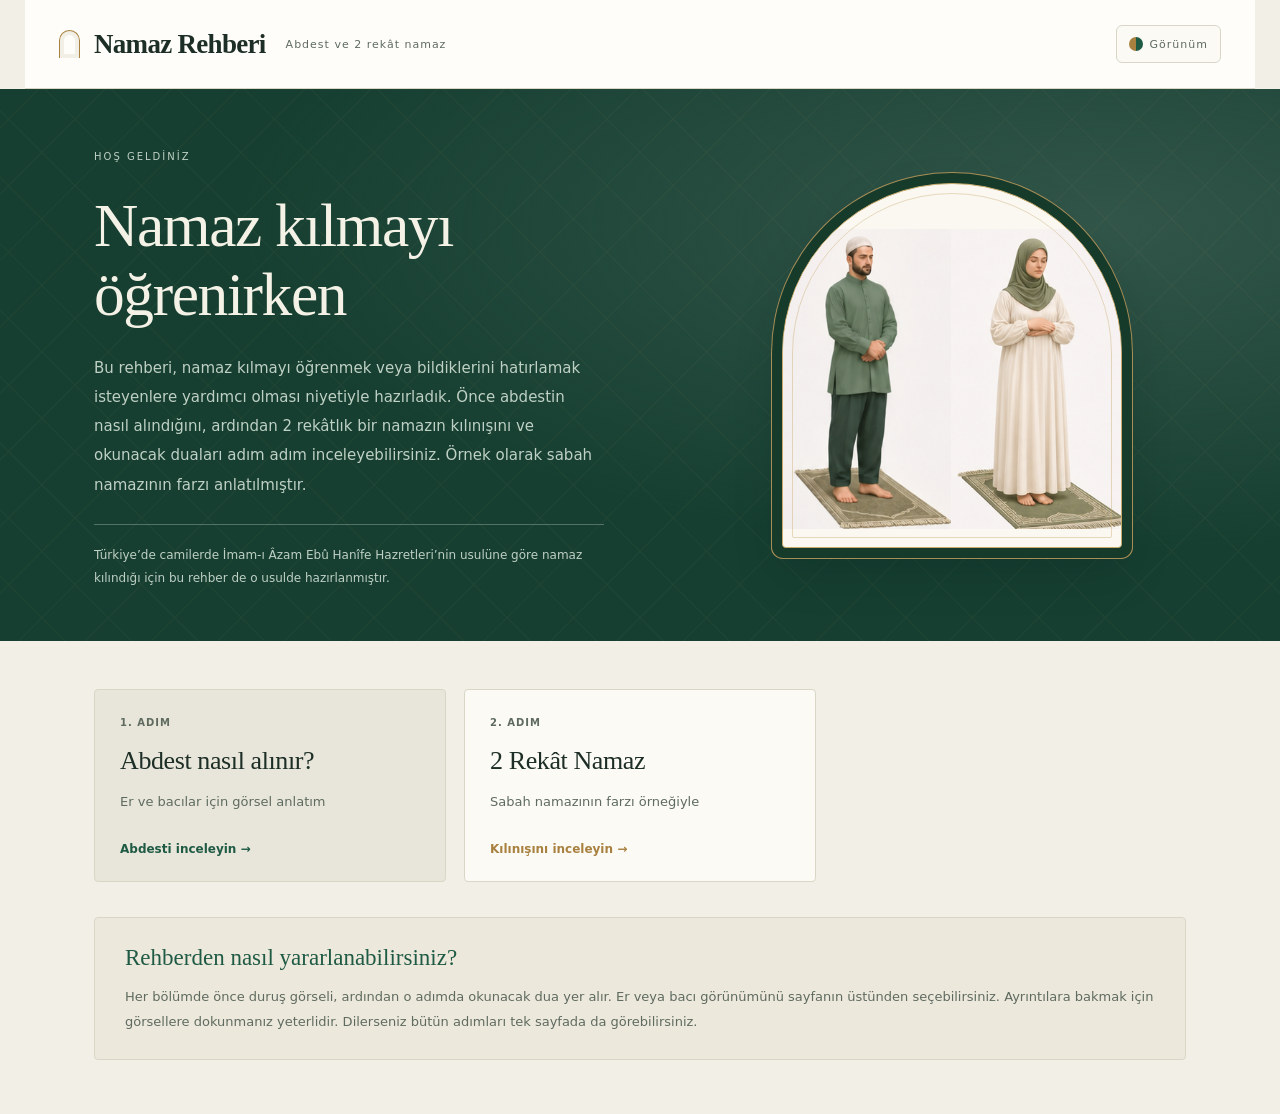
==== index.html @ 4bd93796 "Add files via upload" ====
<!doctype html><html lang="tr"><meta charset="utf-8"><meta name="viewport" content="width=device-width,initial-scale=1"><title>Namaz Rehberi · Abdest ve 2 Rekât Namaz</title><meta name="description" content="Namaz kılmayı öğrenmek isteyenler için duruş görselleri, dualar, okunuşları ve anlamlarıyla abdest ve 2 rekât namaz rehberi."><style>
*{box-sizing:border-box}body{margin:0;background:#f7f5ec;color:#243d33;font:16px/1.7 system-ui}header,main,footer{max-width:1000px;margin:auto;padding:28px}header{display:flex;justify-content:space-between;align-items:center;border-bottom:1px solid #dedfce}header b{font:600 23px Georgia}header span{font-size:12px;color:#647467}h1{font:normal clamp(40px,6vw,70px)/1.12 Georgia;letter-spacing:-2px;margin:20px 0}p{color:#667466;max-width:600px}.intro{padding:28px 0 36px}.eyebrow{letter-spacing:3px;color:#9b7b42;font-size:12px;font-weight:700}.cards{display:grid;grid-template-columns:repeat(3,1fr);gap:16px}.card{display:flex;flex-direction:column;min-height:190px;padding:24px;background:#fffdf6;border:1px solid #dce0d0;border-radius:16px;text-decoration:none;color:inherit;transition:transform .2s,box-shadow .2s}.card:hover{transform:translateY(-4px);box-shadow:0 10px 30px #284b3710}.card:first-child{background:#245b48;color:#fff9e8}.card small{opacity:.65}.card h2{font:normal 31px Georgia;margin:12px 0 8px}.card span{font-size:14px;opacity:.8}.card strong{align-self:flex-end;margin-top:auto;padding-top:16px}.note{margin-top:32px;padding:22px;border-left:3px solid #b39759;background:#ecefdf;font-size:14px}.note b{display:block;margin-bottom:6px}footer{font-size:12px;color:#70806f}@media(max-width:650px){.cards{grid-template-columns:1fr 1fr}header,main,footer{padding:20px}.card{padding:20px;min-height:170px}.card h2{font-size:27px}header span{display:none}}@media(max-width:360px){.cards{grid-template-columns:1fr}}
</style><link rel="stylesheet" href="assets/tema.css">
<link rel="stylesheet" href="assets/arayuz.css">
<link rel="stylesheet" href="assets/mobil.css">
<script>try{var d=document.documentElement;d.dataset.tema=localStorage.getItem("namaz_tema")||"zumrut";d.dataset.arapca=localStorage.getItem("namaz_arapca")||"goster";d.style.setProperty("--yazi",["0.9","1","1.12","1.25","1.4"][+(localStorage.getItem("namaz_yazi")||1)]||"1")}catch(e){document.documentElement.dataset.tema="zumrut"}</script><body class="home"><header><b>Namaz Rehberi</b><span>Abdest ve 2 rekât namaz</span></header><main><section class="intro"><div class="hero-copy"><span class="eyebrow">HOŞ GELDİNİZ</span><h1>Namaz kılmayı öğrenirken</h1><p>Bu rehberi, namaz kılmayı öğrenmek veya bildiklerini hatırlamak isteyenlere yardımcı olması niyetiyle hazırladık. Önce abdestin nasıl alındığını, ardından 2 rekâtlık bir namazın kılınışını ve okunacak duaları adım adım inceleyebilirsiniz. Örnek olarak sabah namazının farzı anlatılmıştır.</p><p class="method-note">Türkiye’de camilerde İmam-ı Âzam Ebû Hanîfe Hazretleri’nin usulüne göre namaz kılındığı için bu rehber de o usulde hazırlanmıştır.</p></div><div class="home-hero-art" aria-hidden="true"><div class="home-arch"><div class="hero-person hero-er"></div><div class="hero-person hero-baci"></div></div></div></section><section class="cards" aria-label="Abdest ve namaz"><a class="card abdest-home-card" href="abdest.html"><small>1. ADIM</small><h2>Abdest nasıl alınır?</h2><span>Er ve bacılar için görsel anlatım</span><strong>Abdesti inceleyin →</strong></a><a class="card" href="namaz.html"><small>2. ADIM</small><h2>2 Rekât Namaz</h2><span>Sabah namazının farzı örneğiyle</span><strong>Kılınışını inceleyin →</strong></a></section><aside class="note"><b>Rehberden nasıl yararlanabilirsiniz?</b>Her bölümde önce duruş görseli, ardından o adımda okunacak dua yer alır. Er veya bacı görünümünü sayfanın üstünden seçebilirsiniz. Ayrıntılara bakmak için görsellere dokunmanız yeterlidir. Dilerseniz bütün adımları tek sayfada da görebilirsiniz.</aside></main><script src="assets/arayuz.js"></script>
<script src="assets/mobil.js"></script>
</body></html>
---- assets/tema.css ----
/* V8 — sade, yayın odaklı görünüm */
:root,:root[data-theme="light"],:root[data-theme="dark"]{
 --ink:#292e2a;--page:#f8f7f3;--panel:#f0f0e9;--panel-line:#dedfd7;
 --emerald:#394f40;--emerald-deep:#2c4032;--gold:#8b7650;--muted:#747a70;
 --recite-bg:#fffefa;--recite-line:#e1e2da;--focus:#5a6c54;color-scheme:light;
}
[hidden]{display:none!important}body:not(.guide-mode):not(.home) .guide-nav{display:none}
html{background:var(--page);scroll-padding-top:90px}body{margin:0;background:var(--page);color:var(--ink);font:16px/1.75 system-ui,-apple-system,'Segoe UI',sans-serif;-webkit-font-smoothing:antialiased}a{color:var(--emerald-deep)}button,select{-webkit-tap-highlight-color:transparent}button:focus-visible,select:focus-visible,a:focus-visible{outline:2px solid #8b957b;outline-offset:5px}.wrap,.topbar-inner{max-width:1100px}.wrap{padding-bottom:70px}.topbar{background:#f8f7f3f5;border-bottom:1px solid #dedfd7;backdrop-filter:blur(12px);padding:15px 24px}.topbar-inner{gap:20px}.topbar-title{font:500 22px Georgia,'Times New Roman',serif;color:#303d32;letter-spacing:0}.gender-toggle{background:transparent;border:1px solid #d9ddd3;border-radius:5px;padding:3px;gap:2px}.gender-toggle button{border-radius:3px;min-height:35px;padding:6px 15px;font-size:13px;font-weight:500;color:#6d7469}.gender-toggle button[aria-pressed=true]{background:#394f40;color:#fff}.vakit-nav{gap:24px;padding:22px 0 0;border-bottom:1px solid #dedfd7}.vakit-nav a{border:0;border-radius:0;padding:9px 0 13px;background:transparent;color:#7b8075;font-size:14px;font-weight:500;min-height:44px}.vakit-nav a.active{background:transparent;color:#304835;border-bottom:2px solid #435f46}.hero{padding:32px 0 22px!important}.hero .eyebrow{font-size:10px;letter-spacing:1.5px;color:#806e49}.hero h1{font:400 clamp(32px,4vw,45px)/1.16 Georgia,'Times New Roman',serif;letter-spacing:-1px;margin:14px 0 16px;color:#2d352d}.hero .lede{font-size:15px!important;line-height:1.9;color:#6a7368;max-width:830px}.source-details{font-size:12px;color:#70796a;margin-top:16px}.source-details summary{cursor:pointer;display:list-item}.source-note{background:#f1f1e9;border-color:#dedfd7;font-size:12px!important;line-height:1.8}.scope-note{max-width:830px;padding:0;font:400 13px/1.8 system-ui;color:#6d7665;background:transparent;margin:12px 0 0}.guide-tools{display:flex;align-items:center;justify-content:space-between;gap:20px;padding:18px 0;background:transparent;border:0;border-radius:0;border-top:1px solid #dddfd4;border-bottom:1px solid #dddfd4;margin:0 0 22px;box-shadow:none}.guide-tools label{display:flex;align-items:center;gap:15px;min-width:0;flex:1;color:#898e81;font-size:12px}.guide-tools select{min-width:0;max-width:740px;flex:1;padding:11px 30px 11px 12px;background:#fffefa;color:#4b5648;border:1px solid #dde0d5;border-radius:4px;font:400 13px system-ui}.guide-toggle{background:transparent;color:#435740;border:0;border-bottom:1px solid #b1bca5;border-radius:0;font:500 12px system-ui;padding:8px 0;cursor:pointer;white-space:nowrap}.guide-toggle:hover{color:#263e27;border-color:#435740}.guide-context{background:#eeefe7;border:0;border-left:2px solid #9b9d7e;border-radius:0;padding:16px 22px;margin:0 0 28px;scroll-margin-top:92px;color:#606c59}.guide-context strong{font:500 17px Georgia,serif;color:#40503a;margin:0 0 7px}.guide-context .niyet-box{background:transparent;border:0;padding:0;margin:0;font-size:14px;line-height:1.8}.guide-context .niyet-label{font-size:9px;letter-spacing:1px;color:#8e805e;margin-bottom:3px}.guide-context .rekat-caption{font-size:11px;color:#6b795e;margin-top:9px;letter-spacing:.3px}.step{grid-template-columns:minmax(0,1fr);gap:0}.step-num{display:none}.step .step-body h3{font:400 clamp(24px,3vw,31px)/1.3 Georgia,'Times New Roman',serif;letter-spacing:-.3px;margin:24px 0;color:#2e382c}.pose-block{background:#fffefa;border:1px solid #e1e3d8;border-radius:3px;box-shadow:none;margin:0 0 24px;padding:0}.pose-label{font:600 10px/1.5 system-ui;letter-spacing:1.4px;color:#806e49;padding:22px 24px 0}.pose-tabs{padding:16px 24px 0;gap:12px}.pose-tabs button{background:transparent;color:#7c8474;border:0;border-bottom:1px solid #d3d8c9;border-radius:0;padding:7px 0;font:500 12px system-ui;min-height:36px}.pose-tabs button[aria-pressed=true]{background:transparent;border-bottom:2px solid #486146;color:#3b5639}.pose-layout{grid-template-columns:1fr 1fr;padding:20px 24px 26px;gap:40px}.pose-main figcaption{font:500 13px/1.6 system-ui;color:#606c57;padding-top:15px}.art-frame{background:#faf8f1;border-radius:2px}.art-button{border:0!important}.pose-main .art-frame{border-radius:2px}.pose-details{gap:0;justify-content:center}.detail-card{background:transparent;border:0;border-bottom:1px solid #e5e6dd;border-radius:0;grid-template-columns:125px minmax(0,1fr);gap:20px;padding:17px 0}.detail-card:first-child{padding-top:0}.detail-card .art-frame{border-radius:2px}.detail-card h4{font:600 14px/1.5 system-ui;color:#47593e;margin:0 0 7px}.detail-card p{font-size:14px;line-height:1.85;color:#747d6b}.pose-tip{background:transparent;border:0;border-radius:0;font-size:12px;line-height:1.8;color:#727861;padding:17px 0 0}.step-body p.posture{font-size:16px;line-height:1.9;color:#5e6a56;margin:16px 0}.step-body p.posture.note{color:#868b77}.audit-note{font-size:13px!important;padding:12px 16px;border-left:2px solid #c6b98c;background:#f2efe3;border-radius:0}.read-label{color:#806e49;font-size:10px;letter-spacing:1.3px;font-weight:600;margin:32px 0 15px}.recite{background:#fffefa;border:1px solid #e2e3d9;border-radius:3px;box-shadow:none;padding:28px 30px;margin:0 0 18px;display:flex;flex-direction:column}.recite .recite-title{order:0;color:#596d4d;font:600 11px system-ui;letter-spacing:.6px;margin:0 0 20px}.recite .okunus{order:1;font:500 23px/1.85 system-ui!important;color:#34492f;margin:0 0 22px;overflow-wrap:anywhere}.recite .okunus::before{content:'Okunuşu';display:block;font:500 11px/1.5 system-ui;letter-spacing:.5px;color:#727b65;margin-bottom:10px}.recite .meal{order:2;background:transparent;color:#6b755f;border:0;border-top:1px solid #e7e8dd;border-radius:0;padding:18px 0 0;font:400 20px/1.85 system-ui!important;margin:0 0 18px}.recite .meal .meal-label{display:block;color:#717b62;font:500 11px/1.7 system-ui;margin:0 0 9px}.recite .arabic{order:3;font-family:'Amiri','Traditional Arabic',serif;font-size:14px!important;line-height:1.9!important;color:#727b65;padding:12px 0 0;border-top:1px solid #eceee3;margin:0;text-align:right}.tesbih-count{font:500 11px system-ui;border:1px solid #d4ddc8;background:transparent;color:#6d805d;padding:4px 8px;border-radius:3px}.guide-nav{display:flex;justify-content:space-between;align-items:center;gap:16px;background:#f8f7f3f5;backdrop-filter:blur(10px);padding:18px 0;border-top:1px solid #daddd1;margin-top:30px}.guide-nav button{min-height:44px;padding:12px 20px;border-radius:4px;font:500 13px system-ui;cursor:pointer}.guide-nav [data-nav=prev]{background:transparent;color:#687b5a;border:1px solid #cdd6c4}.guide-nav [data-nav=next]{background:#3d5438;color:#fff;border:1px solid #3d5438}.guide-nav button:disabled{opacity:.35;cursor:default}.guide-nav button:hover:not(:disabled){filter:brightness(.95)}.guide-counter{color:#727c64;font-size:11px}.g-erkek,.g-kadin{background:transparent!important;padding:0}.art-dialog{background:#fffefa;border:1px solid #dfe3d5;border-radius:4px;color:#45573a}.art-dialog-head strong{font:400 23px Georgia,serif}.art-dialog-head button{background:transparent;color:#70845e;border:1px solid #d3ddc6;border-radius:3px;font-size:12px}.art-help{font-size:11px;color:#939f82}
/* Ana sayfa: tek bir düzlemde beş vakit. */
body.home header{max-width:1160px;padding:28px 36px;border-bottom:1px solid #dcded3;gap:20px}body.home header b{font:400 27px/1.2 Georgia,'Times New Roman',serif;letter-spacing:-.7px;color:#33412f;display:flex;align-items:center;gap:14px}body.home header b::before{content:'';display:inline-block;width:19px;height:27px;border:1.5px solid #a5956e;border-bottom:0;border-radius:13px 13px 0 0;box-shadow:inset 0 0 0 4px #f8f7f3;flex-shrink:0}body.home header span{font:400 11px system-ui;letter-spacing:.5px;color:#6e7861;text-transform:none}body.home main{max-width:1160px;padding:64px 36px 48px;display:grid;grid-template-columns:.93fr 1.07fr;gap:54px 70px;align-items:start}body.home .intro{padding:14px 0 0;min-width:0}body.home .eyebrow{font:500 10px system-ui;letter-spacing:1.4px;color:#806b43}body.home h1{font:400 clamp(38px,4.4vw,57px)/1.12 Georgia,'Times New Roman',serif;letter-spacing:-1.6px;color:#303d2c;margin:22px 0 25px;max-width:420px}body.home .intro p{font:400 15px/1.95 system-ui;color:#656e5d;max-width:390px;margin:0}body.home .intro p.method-note{font:400 12px/1.95 system-ui;color:#6d7563;background:transparent;border:0;border-top:1px solid #dedfd2;border-radius:0;padding:20px 0 0;margin:25px 0 0;max-width:390px}body.home .cards{display:flex;flex-direction:column;gap:0;border-top:1px solid #c5cdb9}body.home .card,body.home .card:first-child{display:grid;grid-template-columns:30px minmax(0,1fr) 25px;grid-template-rows:auto auto;column-gap:15px;row-gap:7px;align-items:center;min-height:104px;padding:21px 6px 23px;background:transparent;color:#38492f;border:0;border-bottom:1px solid #daddcd;border-radius:0;box-shadow:none;text-decoration:none;transform:none}body.home .card small{grid-row:1/3;align-self:start;margin-top:4px;font:400 10px/1.5 system-ui;font-variant-numeric:tabular-nums;color:#707c61;opacity:1}body.home .card h2{grid-column:2;grid-row:1;font:400 26px/1.15 Georgia,'Times New Roman',serif;color:#3c4d33;margin:0;letter-spacing:-.5px}body.home .card span{grid-column:2;grid-row:2;font:400 12px/1.6 system-ui;color:#6c775e;opacity:1}body.home .card strong{grid-column:3;grid-row:1/3;align-self:center;justify-self:end;font-size:0;margin:0;padding:0;font-weight:400;color:#8d9e78}body.home .card strong::after{content:'↗';font:400 22px system-ui}body.home .card:hover,body.home .card:first-child:hover{background:#eff1e8;border-color:#b7c6a5;transform:none;box-shadow:none}body.home .card:hover h2{color:#284023}body.home .card:hover strong{color:#48683b}body.home .note{grid-column:1/-1;display:grid;grid-template-columns:.93fr 1.07fr;column-gap:70px;background:transparent;border:0;border-top:1px solid #daddcd;border-radius:0;padding:25px 0 0;margin:0;font:400 12px/1.95 system-ui;color:#6b765e}body.home .note b{font:400 19px/1.4 Georgia,'Times New Roman',serif;color:#627550;padding-right:30px;margin:0}
@media(max-width:800px){body.home main{grid-template-columns:1fr;gap:36px;padding:35px 24px}body.home header{padding:23px 24px}body.home h1{font-size:45px;max-width:470px}body.home .intro p{max-width:550px}body.home .intro p.method-note{max-width:550px;margin-top:22px}body.home .intro{padding:0}body.home .card,body.home .card:first-child{min-height:93px;padding:19px 4px}body.home .note{grid-template-columns:1fr;gap:10px;margin-top:0}body.home .note b{font-size:20px}body.home header span{display:none}.pose-layout{gap:24px}.detail-card{grid-template-columns:105px minmax(0,1fr);gap:15px}}
@media(max-width:720px){.topbar{padding:13px 16px}.topbar-inner{gap:12px}.topbar-title{font-size:20px}.gender-toggle button{padding:5px 11px;font-size:12px}.vakit-nav{gap:22px}.vakit-nav a{font-size:13px}.hero{padding-top:26px!important}.hero h1{font-size:36px}.guide-tools{flex-wrap:wrap;gap:13px}.guide-tools label{width:100%;flex-basis:100%;flex-wrap:wrap;gap:8px}.guide-tools select{flex-basis:100%;width:100%;font-size:12px}.guide-toggle{font-size:12px}.guide-context{padding:14px 17px;margin-bottom:23px}.step .step-body h3{font-size:25px}.pose-label{padding:18px 17px 0}.pose-tabs{padding:13px 17px 0}.pose-layout{grid-template-columns:1fr;padding:16px;gap:23px}.pose-main{max-width:400px;justify-self:center;width:100%}.detail-card{grid-template-columns:100px minmax(0,1fr);gap:18px;padding:15px 0}.detail-card h4{font-size:14px}.detail-card p{font-size:14px}.pose-tip{font-size:12px;padding-top:15px}.recite{padding:23px 20px}.recite .okunus{font-size:21px!important;line-height:1.85!important}.recite .meal{font-size:18px!important;line-height:1.85!important}.recite .arabic{font-size:13px!important}.guide-nav{position:sticky;bottom:0;z-index:5;padding:13px 0}.guide-nav button{padding:11px 14px;font-size:12px}.guide-counter{font-size:10px}.read-label{font-size:10px}.scope-note{font-size:12px}body.home header b{font-size:25px}body.home h1{font-size:43px}.art-dialog-head strong{font-size:21px}}
@media(prefers-reduced-motion:no-preference){body.home .card{transition:background .15s,border-color .15s}.vakit-nav a{transition:color .15s}}
/* V9 — bugrakaplan.com/denemeler referansının yeşil / altın / krem paleti */
:root,:root[data-theme="light"],:root[data-theme="dark"]{--ink:#1d3027;--page:#f7f4ed;--panel:#ede8dc;--panel-line:#e7e1d5;--emerald:#102f24;--emerald-deep:#22533e;--gold:#9e8452;--muted:#6e766f;--recite-bg:#fffdfa;--recite-line:#e7e1d5}
body{background:#f7f4ed}.topbar{background:#fffdfaf5;border-color:#e7e1d5}.topbar-title{color:#102f24}.gender-toggle{border-color:#d8dfd2}.gender-toggle button[aria-pressed=true]{background:#102f24}.vakit-nav{border-color:#e0d9ca}.vakit-nav a{color:#6e766f}.vakit-nav a.active{color:#102f24;border-color:#c6a96b}.hero{background:#102f24;color:#fffdfa;padding:34px!important;border-radius:4px;margin-top:22px}.hero h1{color:#fff7e5}.hero .eyebrow{color:#d3bc85}.hero .lede{color:#d2ddd3}.hero .scope-note{color:#b9c9bb}.hero .source-details{color:#ccb682}.hero .source-note{color:#58614e;background:#f5f0e3;border-color:#dfd2b4}.guide-tools{border-color:#dfd6c3;padding-top:20px}.guide-tools select{background:#fffdfa;border-color:#e3dccd;color:#435344}.guide-toggle{color:#22533e;border-color:#aab99f}.guide-context{background:#eee8d9;border-color:#c6a96b;color:#5c6551}.guide-context strong{color:#324d36}.pose-block,.recite{background:#fffdfa;border-color:#e7e1d5}.detail-card{border-color:#e7e1d5}.detail-card h4{color:#22533e}.detail-card p{color:#66715e}.pose-label,.read-label{color:#94733e}.recite .okunus{color:#1d3e2b}.recite .meal{color:#5c6856;border-color:#e8e1d2}.recite .arabic{color:#7c866f}.guide-nav{background:#f7f4edf5;border-color:#ddd4c0}.guide-nav [data-nav=next]{background:#102f24;border-color:#102f24}.guide-nav [data-nav=prev]{color:#22533e;border-color:#bac8ae}.art-dialog{background:#fffdfa}.art-dialog-head button{border-color:#d9c8a2;color:#4c603f}.art-dialog .art-frame{background:#faf8f1}.source-details a{color:#22533e}.abdest-intro,.abdest-basics{background:#f0eadd}.abdest-step h2{color:#244633}
body.home header{max-width:1230px;padding:25px 34px;border-bottom-color:#e7e1d5;background:#fffdfa}body.home header b{color:#102f24;font-weight:600}body.home header b::before{border-color:#b79758;box-shadow:inset 0 0 0 4px #fffdfa}body.home header span{color:#92835e;letter-spacing:1px}body.home main{display:block;max-width:1160px;padding:0 34px 54px}body.home .intro{position:relative;isolation:isolate;margin-left:calc(50% - 50vw);margin-right:calc(50% - 50vw);width:100vw;display:grid;grid-template-columns:1.1fr .9fr;align-items:center;gap:50px;min-height:470px;padding:52px max(calc((100vw - 1092px)/2),34px);background:radial-gradient(ellipse at 85% 25%,#28563d 0%,transparent 55%),linear-gradient(105deg,#0c291e,#123c2a 75%,#183a2b);color:#fffdfa;overflow:hidden}body.home .intro::after{content:'';position:absolute;inset:0;z-index:-1;opacity:.06;pointer-events:none;background-image:repeating-linear-gradient(45deg,transparent 0 45px,#c6a96b 46px,transparent 47px),repeating-linear-gradient(-45deg,transparent 0 45px,#c6a96b 46px,transparent 47px)}body.home .hero-copy{max-width:590px}body.home .eyebrow{color:#d0b67c;letter-spacing:2px}body.home h1{font:400 clamp(38px,4.8vw,62px)/1.12 Georgia,serif;max-width:520px;color:#fff7e7;letter-spacing:-1.4px;margin:22px 0 25px}body.home .intro p{color:#d3dfd4;font-size:15px;line-height:1.95;max-width:510px}body.home .intro p.method-note{background:transparent;color:#b7c9b8;border-top:1px solid #7e926355;font-size:12px;line-height:1.9;padding-top:19px;margin-top:24px;max-width:510px}.home-hero-art{display:flex;align-items:center;justify-content:center;min-width:0}.home-arch{position:relative;width:340px;height:365px;border:1px solid #c6a96b;border-radius:180px 180px 4px 4px;background:#faf8f1;box-shadow:0 0 0 10px #173b2a,0 0 0 11px #a78d56,0 20px 45px #051d1640;overflow:hidden;flex-shrink:0}.home-arch::after{content:'';position:absolute;inset:9px;border:1px solid #c6a96b66;border-radius:170px 170px 2px 2px;pointer-events:none}.hero-person{position:absolute;bottom:18px;width:170px;height:300px;background-size:900px 900px;background-position:-365px 0;background-repeat:no-repeat}.hero-er{left:0;background-image:url('erkek-duruslar.png')}.hero-baci{right:0;background-image:url('kadin-duruslar.png')}
body.home .cards{display:grid;grid-template-columns:repeat(3,minmax(0,1fr));gap:18px;border:0;padding:48px 0 0;margin:0}body.home .card,body.home .card:first-child{display:flex;flex-direction:column;align-items:flex-start;justify-content:flex-start;gap:0;background:#fffdfa;color:#1d3027;border:1px solid #e7e1d5;border-radius:4px;padding:27px 25px 23px;min-height:190px;box-shadow:none;transform:none}body.home .card small{font:600 10px system-ui;letter-spacing:1px;color:#a08551;margin:0 0 17px;align-self:auto}body.home .card h2{font:400 26px/1.2 Georgia,serif;color:#173c29;margin:0 0 13px;letter-spacing:-.4px}body.home .card span{font:400 13px/1.8 system-ui;color:#707965}body.home .card strong{font:600 12px system-ui;color:#22533e;margin-top:auto;padding-top:20px;align-self:flex-start;letter-spacing:0}body.home .card strong::after{content:''}body.home .card.abdest-home-card{background:#f2e7cb;border-color:#dbc28c}body.home .card.abdest-home-card h2{color:#655022}body.home .card:hover,body.home .card:first-child:hover{background:#f4f3e9;border-color:#c2b48e;box-shadow:0 7px 20px #142b1d07;transform:translateY(-2px)}body.home .note{display:block;background:#ede8dc;border:1px solid #ded6c5;border-radius:4px;padding:25px 30px;margin:35px 0 0;font-size:13px;line-height:1.9;color:#6e766f}body.home .note b{font:400 23px/1.3 Georgia,serif;margin-bottom:12px;display:block;color:#324b34}
@media(max-width:900px){body.home .intro{gap:32px;padding:45px 34px;grid-template-columns:1.1fr .9fr}.home-arch{width:290px;height:330px}.hero-person{width:145px;height:270px;background-size:810px 810px;background-position:-333px 0}.home-arch::after{border-radius:160px 160px 2px 2px}body.home h1{font-size:47px}}
@media(max-width:720px){.hero{padding:26px 23px!important;margin-top:18px}.hero h1{font-size:34px}.hero .lede{font-size:14px!important}.hero .scope-note{font-size:12px}body.home header{padding:23px 24px}body.home main{padding:0 20px 35px}body.home .intro{display:block;padding:34px 26px 38px;min-height:0;margin-bottom:0}body.home h1{font-size:43px;max-width:440px}.home-hero-art{display:none}body.home .intro p{font-size:14px}body.home .intro p.method-note{font-size:11px}body.home .cards{grid-template-columns:repeat(2,minmax(0,1fr));padding-top:25px;gap:12px}body.home .card,body.home .card:first-child{padding:20px 18px;min-height:185px}body.home .card h2{font-size:24px}body.home .card span{font-size:12px}body.home .card strong{font-size:11px}body.home .note{padding:20px;font-size:12px}body.home .note b{font-size:21px}}
@media(max-width:360px){body.home .cards{grid-template-columns:1fr}}

/* V10: clearer introductory text on dark backgrounds. */
.hero p.lede,.hero .scope-note{color:#f4f1e7!important}.hero .source-note{color:#354539}.source-links{padding-left:20px}.source-links a{color:#254f3d;text-decoration:underline;text-underline-offset:3px}
/* V14: prevent full-width home artwork from creating horizontal scrolling;
   keep small reading and instruction text sufficiently distinct. */
body.home{overflow-x:hidden}.step-body p.posture.note,.pose-tip,.detail-card p{color:#606b57}.recite .arabic{color:#596651}.guide-counter{color:#606b57}
@media(max-width:720px){body.home .intro{width:auto;margin-left:-20px;margin-right:-20px}}
---- assets/arayuz.css ----
/* Namaz Rehberi — arayüz katmanı: renk temaları, konum çubuğu (tesbih), görünüm paneli.
   tema.css'ten sonra yüklenir; renkler yalnızca buradaki değişkenlerden gelir. */

/* ---------- Temalar ---------- */
html[data-tema]{
  --t-bg:#F1EFE6; --t-surface:#FBFAF5; --t-sunk:#E8E6DA; --t-line:#D9D6C6;
  --t-ink:#1D2E26; --t-muted:#5F6B60; --t-accent:#1E5A44; --t-accent-ink:#FFFFFF;
  --t-gold:#A8803F; --t-hero:#163F31; --t-hero-ink:#F4F1E6; --t-hero-muted:#BFD0C5;
  --t-bead:#1E5A44; --t-bead-now:#A8803F; --t-photo:#E9E7DD;
  /* sayfaların kendi değişkenleri */
  --page:var(--t-bg); --panel:var(--t-sunk); --panel-line:var(--t-line); --ink:var(--t-ink);
  --muted:var(--t-muted); --emerald:var(--t-accent); --emerald-deep:var(--t-accent);
  --gold:var(--t-gold); --recite-bg:var(--t-surface); --recite-line:var(--t-line); --focus:var(--t-accent);
  color-scheme:light;
}
html[data-tema="iznik"]{
  --t-bg:#EEF2F6; --t-surface:#FFFFFF; --t-sunk:#E2E8F0; --t-line:#CBD5E1;
  --t-ink:#16213A; --t-muted:#53607A; --t-accent:#23508F; --t-accent-ink:#FFFFFF;
  --t-gold:#2C8A86; --t-hero:#1B3A68; --t-hero-ink:#F2F6FB; --t-hero-muted:#BACBE3;
  --t-bead:#23508F; --t-bead-now:#C2412D; --t-photo:#E6EBF1;
}
html[data-tema="gul"]{
  --t-bg:#F6EFEC; --t-surface:#FFFBF9; --t-sunk:#EEE2DD; --t-line:#DDCAC3;
  --t-ink:#381B20; --t-muted:#74575B; --t-accent:#7A2232; --t-accent-ink:#FFFFFF;
  --t-gold:#A7773F; --t-hero:#5E1A26; --t-hero-ink:#FBF1EC; --t-hero-muted:#E3C2C3;
  --t-bead:#7A2232; --t-bead-now:#A7773F; --t-photo:#F0E6E1;
}
html[data-tema="gece"]{
  --t-bg:#0F181B; --t-surface:#17232A; --t-sunk:#1D2B32; --t-line:#2C3D45;
  --t-ink:#E8E3D4; --t-muted:#A3ACA4; --t-accent:#86C7AC; --t-accent-ink:#0F181B;
  --t-gold:#D8B56E; --t-hero:#132027; --t-hero-ink:#EFE9DA; --t-hero-muted:#A9B7B0;
  --t-bead:#86C7AC; --t-bead-now:#D8B56E; --t-photo:#1A262C;
  color-scheme:dark;
}

/* ---------- Genel renkler (tema.css'teki sabit renklerin yerine) ---------- */
html[data-tema] body{background:var(--t-bg);color:var(--t-ink)}
html[data-tema] a{color:var(--t-accent)}
html[data-tema] .topbar{background:color-mix(in srgb,var(--t-bg) 94%,transparent);border-color:var(--t-line)}
html[data-tema] .topbar-title{color:var(--t-ink)}
html[data-tema] .gender-toggle{border-color:var(--t-line);background:var(--t-surface)}
html[data-tema] .gender-toggle button{color:var(--t-muted)}
html[data-tema] .gender-toggle button[aria-pressed=true]{background:var(--t-accent);color:var(--t-accent-ink)}
html[data-tema] .vakit-nav{border-color:var(--t-line)}
html[data-tema] .vakit-nav a{color:var(--t-muted)}
html[data-tema] .vakit-nav a.active{color:var(--t-ink);border-color:var(--t-gold)}
html[data-tema] .hero{background:var(--t-hero);color:var(--t-hero-ink)}
html[data-tema] .hero h1{color:var(--t-hero-ink)}
html[data-tema] .hero .eyebrow,html[data-tema] .hero .source-details{color:var(--t-hero-muted)}
html[data-tema] .hero p.lede,html[data-tema] .hero .scope-note{color:var(--t-hero-muted)!important}
html[data-tema] .hero .source-note{background:var(--t-surface);color:var(--t-muted);border-color:var(--t-line)}
html[data-tema] .source-links a{color:var(--t-accent)}
html[data-tema] .guide-context{background:var(--t-sunk);border-color:var(--t-gold);color:var(--t-muted)}
html[data-tema] .guide-context strong{color:var(--t-ink)}
html[data-tema] .guide-context .niyet-label{color:var(--t-gold)}
html[data-tema] .step .step-body h3{color:var(--t-ink)}
html[data-tema] .pose-block,html[data-tema] .recite,html[data-tema] .movement-sequence{background:var(--t-surface);border-color:var(--t-line)}
html[data-tema] .movement-sequence>h4{color:var(--t-ink)}
html[data-tema] .pose-tabs button{background:transparent;color:var(--t-muted);border-color:var(--t-line)}
html[data-tema] .pose-tabs button[aria-pressed=true]{color:var(--t-accent);border-color:var(--t-accent)}
html[data-tema] .pose-main figcaption,html[data-tema] .movement-cards figcaption{color:var(--t-muted)}
html[data-tema] .detail-card{border-color:var(--t-line)}
html[data-tema] .detail-card h4{color:var(--t-accent)}
html[data-tema] .detail-card p,html[data-tema] .pose-tip{color:var(--t-muted)}
html[data-tema] .step-body p.posture{color:var(--t-ink)}
html[data-tema] .step-body p.posture.note{color:var(--t-muted)}
html[data-tema] .audit-note{background:var(--t-sunk);border-color:var(--t-gold)}
html[data-tema] .sitting-note{background:var(--t-sunk);border-color:var(--t-gold);color:var(--t-ink)}
html[data-tema] .read-label{color:var(--t-gold)}
html[data-tema] .recite .recite-title{color:var(--t-accent)}
html[data-tema] .recite .okunus{color:var(--t-ink)}
html[data-tema] .recite .okunus::before,html[data-tema] .recite .meal .meal-label{color:var(--t-muted)}
html[data-tema] .recite .meal{color:var(--t-muted);border-color:var(--t-line)}
html[data-tema] .recite .arabic{color:var(--t-ink);border-color:var(--t-line)}
html[data-tema] .tesbih-count{border-color:var(--t-line);color:var(--t-accent)}
html[data-tema] .guide-nav{background:color-mix(in srgb,var(--t-bg) 94%,transparent);border-color:var(--t-line)}
html[data-tema] .guide-nav [data-nav=next]{background:var(--t-accent);border-color:var(--t-accent);color:var(--t-accent-ink)}
html[data-tema] .guide-nav [data-nav=prev]{color:var(--t-accent);border-color:var(--t-line);background:transparent}
html[data-tema] .guide-counter{color:var(--t-muted)}
html[data-tema] .art-dialog{background:var(--t-surface);color:var(--t-ink);border-color:var(--t-line)}
html[data-tema] .art-dialog-head button{color:var(--t-accent);border-color:var(--t-line)}
html[data-tema] .photo-frame,html[data-tema] .photo-dialog .art-frame,html[data-tema] .art-frame{background:var(--t-photo)!important}
html[data-tema] .guide-toggle{color:var(--t-accent);border-color:var(--t-line)}
/* abdest */
html[data-tema] .abdest-intro,html[data-tema] .abdest-basics{background:var(--t-sunk);color:var(--t-muted)}
html[data-tema] .abdest-intro strong{color:var(--t-ink)}
html[data-tema] .abdest-done{background:var(--t-sunk);border-color:var(--t-line)}
html[data-tema] .abdest-badges span{background:var(--t-surface);border-color:var(--t-line);color:var(--t-gold)}
html[data-tema] .abdest-return{background:var(--t-accent);color:var(--t-accent-ink)}
/* ana sayfa */
html[data-tema] body.home header{border-color:var(--t-line)}
html[data-tema] body.home header b{color:var(--t-ink)}
html[data-tema] body.home header b::before{border-color:var(--t-gold);box-shadow:inset 0 0 0 4px var(--t-bg)}
html[data-tema] body.home header span,html[data-tema] body.home .eyebrow{color:var(--t-muted)}
html[data-tema] body.home h1{color:var(--t-ink)}
html[data-tema] body.home .intro p,html[data-tema] body.home .intro p.method-note{color:var(--t-muted);border-color:var(--t-line)}
html[data-tema] body.home .cards{border-color:var(--t-line)}
html[data-tema] body.home .card,html[data-tema] body.home .card:first-child{color:var(--t-ink);border-color:var(--t-line)}
html[data-tema] body.home .card h2{color:var(--t-ink)}
html[data-tema] body.home .card small,html[data-tema] body.home .card span{color:var(--t-muted)}
html[data-tema] body.home .card strong{color:var(--t-gold)}
html[data-tema] body.home .card:hover,html[data-tema] body.home .card:first-child:hover{background:var(--t-sunk);border-color:var(--t-line)}
html[data-tema] body.home .card:hover h2,html[data-tema] body.home .card:hover strong{color:var(--t-accent)}
html[data-tema] body.home .note{border-color:var(--t-line);color:var(--t-muted)}
html[data-tema] body.home .note b{color:var(--t-accent)}
html[data-tema="gece"] .hero-person,html[data-tema="gece"] .home-arch{filter:brightness(.92)}

/* ---------- Arapça göster/gizle ---------- */
html[data-arapca="gizle"] .recite .arabic{display:none}

/* ---------- Okunuş etiketlerini sade yazı ---------- */
.read-label{text-transform:none!important;letter-spacing:0!important;font:600 14px/1.5 system-ui!important}
.supplement .read-label{font:600 13px/1.5 system-ui!important;margin:22px 0 10px!important}
.pose-label{display:none}
.pose-tabs{padding-top:18px!important}

/* ---------- Kısa üst bölüm ---------- */
body.has-konum .hero{padding:22px 26px!important;margin-top:16px}
body.has-konum .hero .eyebrow{display:none}
body.has-konum .hero h1{font-size:clamp(28px,3.4vw,38px)!important;margin:0 0 8px!important}
body.has-konum .hero p.lede{font-size:14px!important;line-height:1.75;margin:0;max-width:70ch}
body.has-konum .hero .source-details{margin-top:12px}
body.has-konum .guide-tools{border:0;padding:6px 0 0;margin:0 0 6px;justify-content:flex-end}
body.has-konum .guide-tools label{display:none}
body.has-konum .rekat-caption,body.has-konum .guide-context>strong{display:none}
body.has-konum .guide-context.konum-gizli{height:0;min-height:0;padding:0!important;margin:0!important;border:0!important;overflow:hidden}
body.has-konum .guide-context{scroll-margin-top:calc(var(--konum-top,64px) + var(--konum-h,120px) + 14px)}
body.guide-mode .adim-ust{display:none}

/* ---------- Görünüm düğmesi ve paneli ---------- */
.gorunum{position:relative}
.gorunum>summary{list-style:none;cursor:pointer;display:inline-flex;align-items:center;gap:7px;min-height:38px;padding:6px 12px;border:1px solid var(--t-line);border-radius:6px;background:var(--t-surface);color:var(--t-ink);font:500 13px system-ui}
.gorunum>summary::-webkit-details-marker{display:none}
.gorunum>summary::before{content:'';width:14px;height:14px;border-radius:50%;background:conic-gradient(var(--t-accent) 0 50%,var(--t-gold) 0 100%)}
.gorunum[open]>summary{border-color:var(--t-accent)}
.gorunum-panel{position:absolute;right:0;top:calc(100% + 8px);z-index:40;width:min(300px,86vw);padding:18px;background:var(--t-surface);border:1px solid var(--t-line);border-radius:10px;box-shadow:0 18px 40px rgb(0 0 0 / .14);color:var(--t-ink);font:400 14px/1.5 system-ui}
.gorunum-panel h2{font:600 14px system-ui;margin:0 0 10px}
.gorunum-panel h2+p{margin:-6px 0 10px;color:var(--t-muted);font-size:12px}
.tema-secim{display:grid;grid-template-columns:1fr 1fr;gap:8px;margin:0 0 18px}
.tema-secim button{display:flex;align-items:center;gap:9px;padding:9px 10px;border:1px solid var(--t-line);border-radius:8px;background:transparent;color:var(--t-ink);font:500 13px system-ui;cursor:pointer;text-align:left}
.tema-secim button[aria-pressed=true]{border-color:var(--t-accent);box-shadow:inset 0 0 0 1px var(--t-accent)}
.tema-ornek{width:22px;height:22px;border-radius:50%;flex:0 0 22px;border:1px solid rgb(0 0 0 / .12)}
.anahtar{display:flex;align-items:center;justify-content:space-between;gap:12px;cursor:pointer}
.anahtar input{appearance:none;width:42px;height:24px;border-radius:12px;background:var(--t-line);position:relative;cursor:pointer;flex:0 0 42px;margin:0;transition:background .15s}
.anahtar input::after{content:'';position:absolute;top:3px;left:3px;width:18px;height:18px;border-radius:50%;background:#fff;transition:transform .15s}
.anahtar input:checked{background:var(--t-accent)}
.anahtar input:checked::after{transform:translateX(18px)}
.anahtar input:focus-visible,.tema-secim button:focus-visible,.gorunum>summary:focus-visible{outline:2px solid var(--t-accent);outline-offset:2px}
body.home header .gorunum{margin-left:auto}

/* ---------- Konum çubuğu: tesbih ---------- */
.konum{position:sticky;z-index:9;top:var(--konum-top,64px);margin:14px 0 22px;padding:12px 16px 0;background:color-mix(in srgb,var(--t-bg) 96%,transparent);backdrop-filter:blur(10px);border:1px solid var(--t-line);border-radius:10px;overflow:hidden}
.konum-bolumler{display:flex;gap:4px;overflow-x:auto;scrollbar-width:none;margin:0 0 10px}
.konum-bolumler::-webkit-scrollbar{display:none}
.konum-bolumler button{flex:0 0 auto;min-height:36px;padding:6px 14px;border:0;border-radius:18px;background:transparent;color:var(--t-muted);font:500 14px system-ui;cursor:pointer;white-space:nowrap}
.konum-bolumler button[aria-current=true]{background:var(--t-accent);color:var(--t-accent-ink)}
.konum-bolumler button:not([aria-current=true]):hover{background:var(--t-sunk);color:var(--t-ink)}
.konum-satir{display:flex;align-items:center;gap:14px;flex-wrap:wrap;padding-bottom:12px}
.tesbih{display:flex;align-items:center;gap:0;position:relative}
.tesbih::before{content:'';position:absolute;left:14px;right:14px;top:50%;height:2px;background:var(--t-line)}
.tesbih button{position:relative;width:34px;height:34px;margin:0 4px;border-radius:50%;border:2px solid var(--t-bead);background:var(--t-surface);color:var(--t-bead);font:700 13px system-ui;cursor:pointer;display:grid;place-items:center;padding:0;transition:background .15s,color .15s,transform .15s}
.tesbih button.gecti{background:var(--t-bead);color:var(--t-accent-ink)}
.tesbih button[aria-current=true]{background:var(--t-bead-now);border-color:var(--t-bead-now);color:#fff;transform:scale(1.12)}
.konum-yazi{min-width:0;flex:1}
.konum-yazi b{display:block;font:400 19px/1.3 Georgia,'Times New Roman',serif;color:var(--t-ink);white-space:nowrap;overflow:hidden;text-overflow:ellipsis}
.konum-yazi span{font:400 12px/1.5 system-ui;color:var(--t-muted)}
.konum-adimlar{display:flex;gap:5px;align-items:center;flex-wrap:wrap}
.konum-adimlar button{width:11px;height:11px;border-radius:50%;padding:0;border:1.5px solid var(--t-bead);background:transparent;cursor:pointer}
.konum-adimlar button.gecti{background:var(--t-bead);opacity:.55}
.konum-adimlar button[aria-current=true]{background:var(--t-bead-now);border-color:var(--t-bead-now);width:22px;border-radius:6px;opacity:1}
.konum-ilerleme{height:3px;background:var(--t-sunk);margin:0 -16px}
.konum-ilerleme i{display:block;height:100%;width:0;background:var(--t-gold);transition:width .25s}
.tesbih button:focus-visible,.konum-adimlar button:focus-visible,.konum-bolumler button:focus-visible{outline:2px solid var(--t-accent);outline-offset:2px}
body:not(.guide-mode) .konum-adimlar,body:not(.guide-mode) .konum-ilerleme{display:none}

/* ---------- Adım ekranı ---------- */
body.has-konum .step .step-body h3{margin:6px 0 18px!important}
.adim-ust{display:block;font:500 13px/1.4 system-ui;color:var(--t-gold);margin:18px 0 0}

@media (max-width:720px){
  .konum{margin:10px -8px 16px;padding:10px 12px 0;border-radius:8px}
  .konum-ilerleme{margin:0 -12px}
  .konum-yazi b{font-size:17px}
  .tesbih button{width:30px;height:30px;margin:0 3px;font-size:12px}
  .konum-satir{gap:10px}
  .konum-adimlar{flex-basis:100%}
  body.has-konum .hero{padding:18px 18px!important;margin-top:12px}
  body.has-konum .hero p.lede{display:none}
  .gorunum>summary span{display:none}
  .gorunum>summary{padding:6px 10px}
  body.has-konum .step .step-body h3{font-size:24px!important}
  .guide-nav button{min-height:50px!important;font-size:15px!important}
  .guide-nav [data-nav=next]{flex:1}
}
@media (prefers-reduced-motion:reduce){
  .tesbih button,.konum-ilerleme i,.anahtar input,.anahtar input::after{transition:none}
}

/* düzeltmeler */
html[data-tema] body.home .intro{background:radial-gradient(ellipse at 85% 25%,color-mix(in srgb,var(--t-hero) 70%,#ffffff 12%) 0%,transparent 55%),var(--t-hero);color:var(--t-hero-ink)}
html[data-tema] body.home .intro h1{color:var(--t-hero-ink)}
html[data-tema] body.home .intro p,html[data-tema] body.home .intro p.method-note{color:var(--t-hero-muted);border-color:color-mix(in srgb,var(--t-hero-muted) 35%,transparent)}
html[data-tema] body.home .intro .eyebrow{color:var(--t-hero-muted)}
.guide-nav button{white-space:nowrap}
@media (max-width:720px){
  .gorunum-panel{position:fixed;left:12px;right:12px;width:auto;top:calc(var(--konum-top,64px) + 6px)}
  .guide-counter{display:none}
}
html[data-tema] body.home .card.abdest-home-card{background:var(--t-sunk);border-color:var(--t-line)}
html[data-tema] body.home .card.abdest-home-card strong{color:var(--t-accent)}
html[data-tema] body.home .card:not(.abdest-home-card){background:var(--t-surface)}
---- assets/mobil.css ----
/* Okuma kolaylığı ve telefon düzeni — arayuz.css'ten sonra yüklenir. */
html{--yazi:1}

/* ---------- Yazı boyutları (A−/A+ ile ölçeklenir) ---------- */
html[data-tema] .recite .okunus{font:500 calc(27px*var(--yazi))/1.7 system-ui!important;color:var(--t-ink)}
html[data-tema] .recite .meal{font:400 calc(20px*var(--yazi))/1.7 system-ui!important;color:color-mix(in srgb,var(--t-ink) 78%,var(--t-bg))}
html[data-tema] .recite .arabic{font-size:calc(19px*var(--yazi))!important;line-height:2!important;color:color-mix(in srgb,var(--t-ink) 85%,var(--t-bg))}
html[data-tema] .step-body p.posture{font-size:calc(18px*var(--yazi));line-height:1.75}
html[data-tema] .sitting-note{font-size:calc(16px*var(--yazi))}
html[data-tema] .detail-card p{font-size:calc(15px*var(--yazi));line-height:1.65;color:color-mix(in srgb,var(--t-ink) 72%,var(--t-bg))}
html[data-tema] .detail-card h4{font-size:calc(15px*var(--yazi))}
html[data-tema] .step .step-body h3{font-size:calc(32px*var(--yazi))!important}
html[data-tema] .konum-yazi b{font-size:calc(19px*var(--yazi))}

/* satır satır */
.satirli .satir{display:block}
.okunus.satirli .satir+.satir{margin-top:.25em}
.meal.satirli .satir+.satir{margin-top:.2em}
.arabic.satirli{text-align:right}
.arabic.satirli .satir+.satir{margin-top:.15em}
.kart-not{order:4;margin:12px 0 0;font:400 calc(14px*var(--yazi))/1.6 system-ui;color:var(--t-muted)}

/* ---------- Ne yapıyorum / Ne söylüyorum ---------- */
.kutu{margin:0 0 22px}
.kutu-baslik{margin:0 0 12px;font:600 calc(17px*var(--yazi))/1.4 system-ui;color:var(--t-ink);display:flex;align-items:center;gap:10px}
.kutu-baslik::before{content:'';width:10px;height:10px;border-radius:50%;flex:0 0 10px}
.kutu-yap .kutu-baslik::before{background:var(--t-gold)}
.kutu-soyle .kutu-baslik::before{background:var(--t-accent)}
.kutu-soyle{padding:18px 18px 4px;background:var(--t-sunk);border-radius:12px}
.kutu-soyle .recite{margin-bottom:14px}
.kutu-soyle>.posture{margin:6px 0 14px!important}
.kutu-yap>.posture{margin:14px 0 4px!important}

/* ---------- Görünüm paneli: yazı boyutu ---------- */
.yazi-ayar{margin:0 0 18px}
.yazi-satir{display:flex;align-items:center;gap:10px}
.yazi-satir button{min-width:52px;min-height:42px;border:1px solid var(--t-line);border-radius:8px;background:transparent;color:var(--t-ink);font:600 16px system-ui;cursor:pointer}
.yazi-satir button:first-child{font-size:13px}
.yazi-satir button:disabled{opacity:.35;cursor:default}
.yazi-satir button:focus-visible{outline:2px solid var(--t-accent);outline-offset:2px}
.yazi-gosterge{flex:1;text-align:center;font:500 14px system-ui;color:var(--t-muted)}

/* ---------- Telefon ---------- */
@media (max-width:720px){
  html[data-tema] .recite .okunus{font-size:calc(23px*var(--yazi))!important;line-height:1.65!important}
  html[data-tema] .recite .meal{font-size:calc(18px*var(--yazi))!important}
  html[data-tema] .recite .arabic{font-size:calc(17px*var(--yazi))!important}
  html[data-tema] .step-body p.posture{font-size:calc(17px*var(--yazi))}
  html[data-tema] .step .step-body h3{font-size:calc(26px*var(--yazi))!important;margin:4px 0 14px!important}
  .recite{padding:18px 16px!important}

  /* konum çubuğu: tek satır, aşağı kayınca küçülür */
  .konum{padding:8px 10px 0;margin:8px -6px 12px}
  .konum-satir{gap:8px;padding-bottom:8px;flex-wrap:nowrap}
  .tesbih button{width:28px;height:28px;margin:0 2px;font-size:12px}
  html[data-tema] .konum-yazi b{font-size:calc(16px*var(--yazi))}
  .konum-yazi span{font-size:11px;display:block;white-space:nowrap;overflow:hidden;text-overflow:ellipsis}
  .konum-adimlar{flex-basis:auto;flex-wrap:nowrap;gap:4px}
  .konum-adimlar button{width:8px;height:8px}
  .konum-adimlar button[aria-current=true]{width:16px}
  .konum-ilerleme{margin:0 -10px}
  .konum,.konum-yazi span,.konum-adimlar{transition:padding .2s}
  body.konum-kucuk .konum-yazi span,body.konum-kucuk .konum-adimlar{display:none}
  body.konum-kucuk .konum-satir{padding-bottom:6px}
  body.konum-kucuk .tesbih button{width:24px;height:24px;font-size:11px}

  /* fotoğraf daha kısa: duruş ve dua aynı ekrana yakın sığar */
  .photo-pose .pose-main{max-width:100%!important}
  .photo-pose .pose-main .photo-frame{min-height:0!important}
  .photo-pose .pose-main .photo-frame img{max-height:36vh!important;width:auto!important;max-width:100%;margin:auto}
  .pose-layout{padding:12px!important;gap:14px!important}
  .pose-main figcaption{padding-top:8px!important}

  /* detay fotoğrafları yan yana kaydırılan şerit */
  body.has-konum .pose-details{display:flex!important;flex-direction:row;gap:12px;overflow-x:auto;scroll-snap-type:x mandatory;margin:0 -12px;padding:0 12px 6px;scrollbar-width:thin}
  body.has-konum .pose-details .detail-card{flex:0 0 72%;display:block!important;scroll-snap-align:start;border:1px solid var(--t-line)!important;border-radius:10px;padding:10px!important;background:var(--t-surface)}
  body.has-konum .pose-details .detail-card .photo-frame,body.has-konum .pose-details .detail-card .art-frame{width:100%;min-height:0!important;margin-bottom:8px}
  body.has-konum .pose-details .detail-card .photo-frame img{max-height:150px!important;width:auto;max-width:100%;margin:auto}
  body.has-konum .pose-details .detail-card h4{margin:0 0 4px}
  body.has-konum .pose-details .pose-tip{display:none}

  .movement-sequence{padding:14px!important}
  .movement-cards{display:flex!important;overflow-x:auto;gap:10px!important;scroll-snap-type:x mandatory}
  .movement-cards li{flex:0 0 46%;scroll-snap-align:start}
  .movement-cards .photo-frame img{max-height:180px!important}

  .kutu-soyle{padding:14px 12px 2px;margin:0 -8px 18px;border-radius:10px}
  .kutu-baslik{font-size:calc(16px*var(--yazi))}
}
@media (prefers-reduced-motion:reduce){.konum,.konum-yazi span,.konum-adimlar{transition:none}}

/* 'Tüm adımları birlikte göster' görünüm paneline taşındı */
body.has-konum .guide-tools{display:none}


/* Tüm adımlar / adım adım düğmesi: konum çubuğunun sağında */
.gorunum-degis{flex:0 0 auto;display:inline-flex;align-items:center;gap:8px;min-height:40px;padding:8px 14px;border:1.5px solid var(--t-accent);border-radius:20px;background:var(--t-surface);color:var(--t-accent);font:600 14px system-ui;cursor:pointer;white-space:nowrap}
.gorunum-degis:hover{background:var(--t-accent);color:var(--t-accent-ink)}
.gorunum-degis[aria-pressed=true]{background:var(--t-accent);color:var(--t-accent-ink)}
.gorunum-degis:focus-visible{outline:2px solid var(--t-accent);outline-offset:2px}
.gorunum-degis .kisa{display:none}
.ikon{width:16px;height:14px;display:inline-block;position:relative;flex:0 0 16px}
.ikon-liste{background:linear-gradient(currentColor 0 0) 0 0/100% 2px no-repeat,linear-gradient(currentColor 0 0) 0 6px/100% 2px no-repeat,linear-gradient(currentColor 0 0) 0 12px/100% 2px no-repeat}
.ikon-tek{border:2px solid currentColor;border-radius:3px;height:14px}
body:not(.guide-mode) .konum-satir{padding-bottom:12px}
@media (max-width:720px){
  .gorunum-degis{min-height:34px;padding:6px 10px;font-size:12px;gap:6px}
  .gorunum-degis .uzun{display:none}.gorunum-degis .kisa{display:inline}
  .ikon{width:13px;flex-basis:13px}
  .konum-adimlar{display:none}
}

/* ---------- Abdest sayfası ---------- */
html[data-tema] .abdest-instruction{font-size:calc(19px*var(--yazi));line-height:1.75;color:var(--t-ink)}
.abdest-page .guide-tools{border:0;padding:4px 0 0;flex-wrap:wrap;gap:12px}
.abdest-page .guide-toggle{display:inline-flex;align-items:center;min-height:40px;padding:8px 16px;border:1.5px solid var(--t-accent)!important;border-radius:20px;background:var(--t-surface);color:var(--t-accent);font:600 14px system-ui}
.abdest-page .guide-toggle[aria-pressed=true]{background:var(--t-accent);color:var(--t-accent-ink)}
@media (max-width:720px){
  .abdest-page .pose-layout{display:block!important;padding:12px!important}
  .abdest-page .pose-main{max-width:100%!important;margin:0 0 14px}
  .abdest-page .pose-details{display:block!important}
  .abdest-page .abdest-badges{margin:0 0 6px}
  .abdest-page .abdest-instruction{margin:8px 0 14px}
  .abdest-page .detail-card{display:grid!important;grid-template-columns:110px minmax(0,1fr)!important;gap:14px!important;align-items:start;padding:12px 0!important}
  .abdest-page .abdest-detail-art{max-width:110px}
  .abdest-page .abdest-step h2{font-size:calc(24px*var(--yazi));margin:16px 0 14px}
  .abdest-page .guide-tools label{width:100%}
  .abdest-page .abdest-intro{font-size:14px}
}
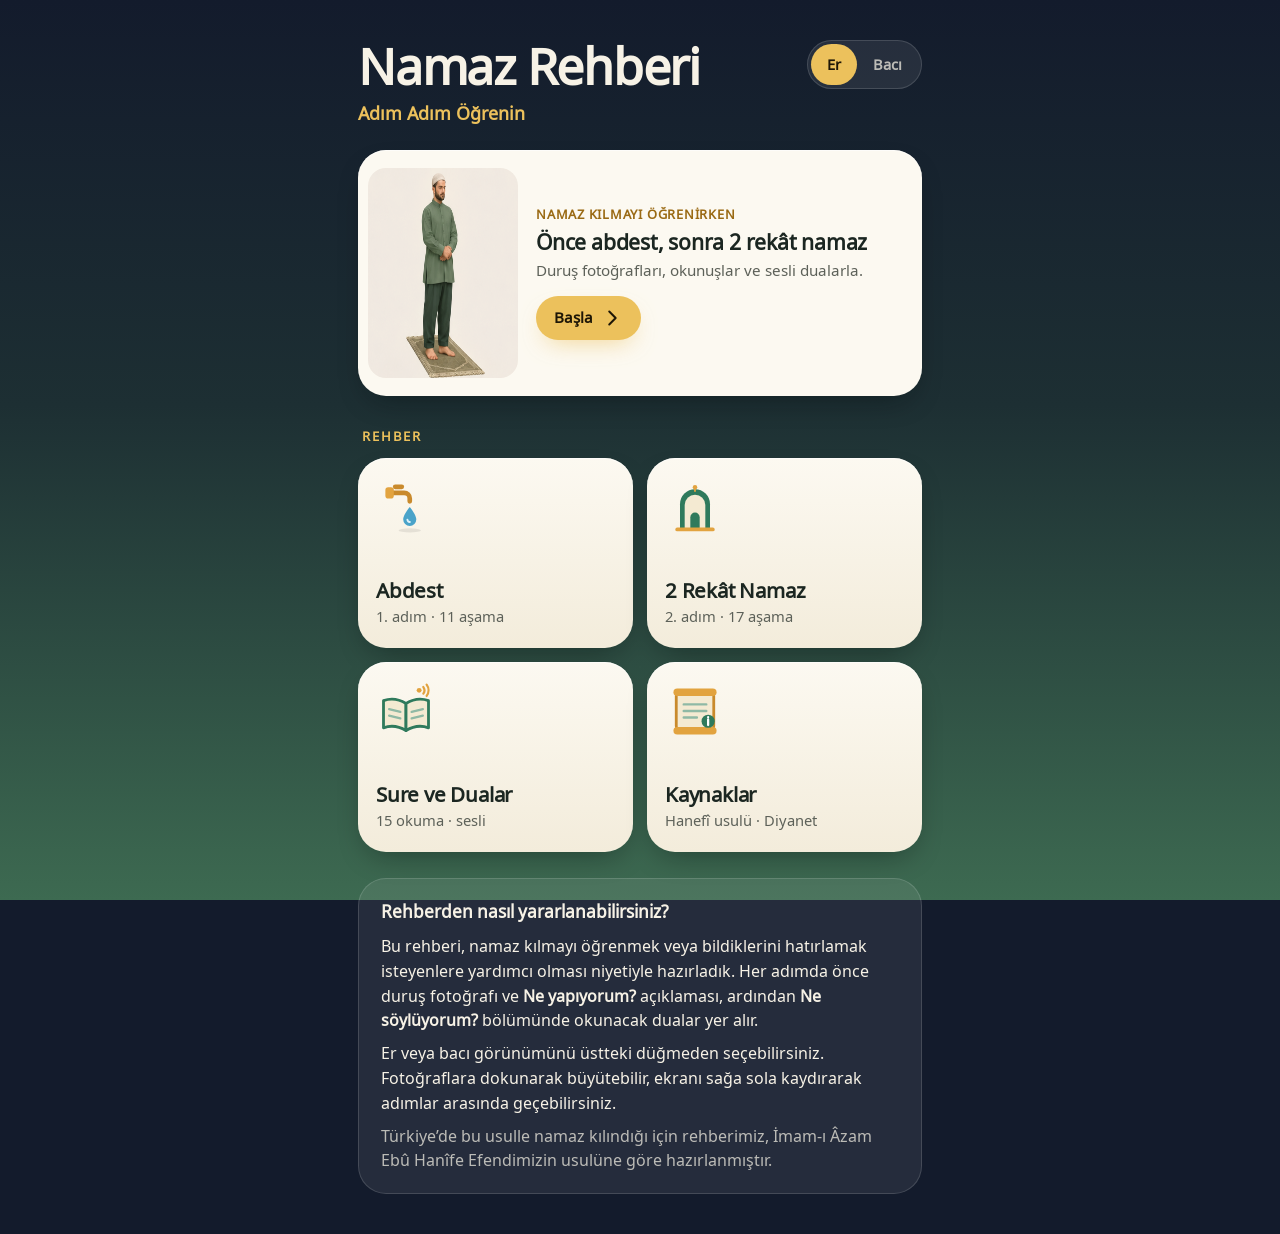
==== commit 0239ef93: "v2 sesler" ====
--- a/index.html
+++ b/index.html
@@ -1,8 +1,29 @@
-<!doctype html><html lang="tr"><meta charset="utf-8"><meta name="viewport" content="width=device-width,initial-scale=1"><title>Namaz Rehberi · Abdest ve 2 Rekât Namaz</title><meta name="description" content="Namaz kılmayı öğrenmek isteyenler için duruş görselleri, dualar, okunuşları ve anlamlarıyla abdest ve 2 rekât namaz rehberi."><style>
-*{box-sizing:border-box}body{margin:0;background:#f7f5ec;color:#243d33;font:16px/1.7 system-ui}header,main,footer{max-width:1000px;margin:auto;padding:28px}header{display:flex;justify-content:space-between;align-items:center;border-bottom:1px solid #dedfce}header b{font:600 23px Georgia}header span{font-size:12px;color:#647467}h1{font:normal clamp(40px,6vw,70px)/1.12 Georgia;letter-spacing:-2px;margin:20px 0}p{color:#667466;max-width:600px}.intro{padding:28px 0 36px}.eyebrow{letter-spacing:3px;color:#9b7b42;font-size:12px;font-weight:700}.cards{display:grid;grid-template-columns:repeat(3,1fr);gap:16px}.card{display:flex;flex-direction:column;min-height:190px;padding:24px;background:#fffdf6;border:1px solid #dce0d0;border-radius:16px;text-decoration:none;color:inherit;transition:transform .2s,box-shadow .2s}.card:hover{transform:translateY(-4px);box-shadow:0 10px 30px #284b3710}.card:first-child{background:#245b48;color:#fff9e8}.card small{opacity:.65}.card h2{font:normal 31px Georgia;margin:12px 0 8px}.card span{font-size:14px;opacity:.8}.card strong{align-self:flex-end;margin-top:auto;padding-top:16px}.note{margin-top:32px;padding:22px;border-left:3px solid #b39759;background:#ecefdf;font-size:14px}.note b{display:block;margin-bottom:6px}footer{font-size:12px;color:#70806f}@media(max-width:650px){.cards{grid-template-columns:1fr 1fr}header,main,footer{padding:20px}.card{padding:20px;min-height:170px}.card h2{font-size:27px}header span{display:none}}@media(max-width:360px){.cards{grid-template-columns:1fr}}
-</style><link rel="stylesheet" href="assets/tema.css">
-<link rel="stylesheet" href="assets/arayuz.css">
-<link rel="stylesheet" href="assets/mobil.css">
-<script>try{var d=document.documentElement;d.dataset.tema=localStorage.getItem("namaz_tema")||"zumrut";d.dataset.arapca=localStorage.getItem("namaz_arapca")||"goster";d.style.setProperty("--yazi",["0.9","1","1.12","1.25","1.4"][+(localStorage.getItem("namaz_yazi")||1)]||"1")}catch(e){document.documentElement.dataset.tema="zumrut"}</script><body class="home"><header><b>Namaz Rehberi</b><span>Abdest ve 2 rekât namaz</span></header><main><section class="intro"><div class="hero-copy"><span class="eyebrow">HOŞ GELDİNİZ</span><h1>Namaz kılmayı öğrenirken</h1><p>Bu rehberi, namaz kılmayı öğrenmek veya bildiklerini hatırlamak isteyenlere yardımcı olması niyetiyle hazırladık. Önce abdestin nasıl alındığını, ardından 2 rekâtlık bir namazın kılınışını ve okunacak duaları adım adım inceleyebilirsiniz. Örnek olarak sabah namazının farzı anlatılmıştır.</p><p class="method-note">Türkiye’de camilerde İmam-ı Âzam Ebû Hanîfe Hazretleri’nin usulüne göre namaz kılındığı için bu rehber de o usulde hazırlanmıştır.</p></div><div class="home-hero-art" aria-hidden="true"><div class="home-arch"><div class="hero-person hero-er"></div><div class="hero-person hero-baci"></div></div></div></section><section class="cards" aria-label="Abdest ve namaz"><a class="card abdest-home-card" href="abdest.html"><small>1. ADIM</small><h2>Abdest nasıl alınır?</h2><span>Er ve bacılar için görsel anlatım</span><strong>Abdesti inceleyin →</strong></a><a class="card" href="namaz.html"><small>2. ADIM</small><h2>2 Rekât Namaz</h2><span>Sabah namazının farzı örneğiyle</span><strong>Kılınışını inceleyin →</strong></a></section><aside class="note"><b>Rehberden nasıl yararlanabilirsiniz?</b>Her bölümde önce duruş görseli, ardından o adımda okunacak dua yer alır. Er veya bacı görünümünü sayfanın üstünden seçebilirsiniz. Ayrıntılara bakmak için görsellere dokunmanız yeterlidir. Dilerseniz bütün adımları tek sayfada da görebilirsiniz.</aside></main><script src="assets/arayuz.js"></script>
-<script src="assets/mobil.js"></script>
-</body></html>
+<!doctype html>
+<html lang="tr" data-tema="gece" data-cins="erkek">
+<head>
+<meta charset="utf-8">
+<meta name="viewport" content="width=device-width, initial-scale=1, viewport-fit=cover">
+<title>Namaz Rehberi · Abdest ve 2 Rekât Namaz</title>
+<meta name="description" content="Namaz kılmayı öğrenmek isteyenler için duruş görselleri, sesli dualar, okunuşları ve anlamlarıyla abdest ve 2 rekât namaz rehberi. Er ve bacılar için.">
+<meta name="theme-color" content="#131b2c">
+<meta name="apple-mobile-web-app-capable" content="yes">
+<meta name="apple-mobile-web-app-status-bar-style" content="black-translucent">
+<meta name="apple-mobile-web-app-title" content="Namaz Rehberi">
+<link rel="stylesheet" href="assets/uygulama.css">
+<script>
+try {
+  var d = document.documentElement;
+  d.dataset.tema = localStorage.getItem('namaz_tema3') || 'gece';
+  d.dataset.cins = localStorage.getItem('namaz_gender') === 'kadin' ? 'kadin' : 'erkek';
+} catch (e) {}
+</script>
+</head>
+<body>
+<a class="atla" href="#icerik">İçeriğe geç</a>
+<div id="uygulama" aria-live="polite"></div>
+<noscript><p style="padding:24px">Rehberi görüntülemek için tarayıcınızda JavaScript açık olmalıdır.</p></noscript>
+<script src="assets/fotograflar.js"></script>
+<script src="assets/veri.js"></script>
+<script src="assets/uygulama.js"></script>
+</body>
+</html>
--- a/assets/uygulama.css
+++ b/assets/uygulama.css
@@ -0,0 +1,704 @@
+/* Namaz Rehberi — tasarım */
+@font-face { font-family: "Amiri"; src: url(amiri.woff2) format("woff2"); font-display: swap; }
+@font-face { font-family: "RehberSans"; src: url(rehber-sans.ttf) format("truetype"); font-display: swap; }
+
+:root {
+  --olcek: 1;
+  --font: -apple-system, BlinkMacSystemFont, "SF Pro Text", "Segoe UI", RehberSans, system-ui, sans-serif;
+  --font-baslik: -apple-system, BlinkMacSystemFont, "SF Pro Display", "Segoe UI", RehberSans, system-ui, sans-serif;
+  --font-ar: "Amiri", "Traditional Arabic", "Scheherazade New", serif;
+
+  /* Arka plan ve üstündeki yazılar */
+  --zemin-1: #131b2c;
+  --zemin-2: #1d2f33;
+  --zemin-3: #3d6a51;
+  --zemin-yazi: #f7f2e6;
+  --zemin-soluk: rgba(247, 242, 230, .72);
+  --cam: rgba(255, 255, 255, .08);
+  --cam-cizgi: rgba(255, 255, 255, .14);
+  --altin: #ecc15c;
+  --altin-yazi: #1d1606;
+
+  /* Kartlar */
+  --kart: #fcf9f1;
+  --kart-2: #f3ecdb;
+  --kart-cizgi: #e7dcc3;
+  --murekkep: #1b2621;
+  --murekkep-2: #5d6159;
+  --yesil: #2c6e53;
+  --yesil-acik: #e3efe7;
+  --altin-koyu: #9a6a14;
+  --golge: 0 1px 0 rgba(255, 255, 255, .6) inset, 0 12px 30px -12px rgba(5, 12, 10, .45);
+  --r-buyuk: 28px;
+  --r: 20px;
+  color-scheme: dark;
+}
+:root[data-tema="gunduz"] {
+  --zemin-1: #f6f1e4;
+  --zemin-2: #eef0e3;
+  --zemin-3: #dbe8d9;
+  --zemin-yazi: #18241e;
+  --zemin-soluk: rgba(24, 36, 30, .68);
+  --cam: rgba(255, 255, 255, .55);
+  --cam-cizgi: rgba(24, 36, 30, .1);
+  --altin: #c78d22;
+  --altin-yazi: #1d1606;
+  --kart: #ffffff;
+  --golge: 0 10px 28px -14px rgba(40, 52, 30, .35);
+  color-scheme: light;
+}
+
+* { box-sizing: border-box; }
+html { -webkit-text-size-adjust: 100%; }
+body {
+  margin: 0;
+  min-height: 100vh;
+  min-height: 100dvh;
+  font-family: var(--font);
+  color: var(--zemin-yazi);
+  background: var(--zemin-1);
+  line-height: 1.55;
+  -webkit-font-smoothing: antialiased;
+  -webkit-tap-highlight-color: transparent;
+}
+/* Sabit arka plan katmanı (iPhone Safari background-attachment: fixed desteklemez) */
+body::before {
+  content: ""; position: fixed; inset: 0; z-index: -1; pointer-events: none;
+  background: linear-gradient(180deg, var(--zemin-1) 0%, var(--zemin-2) 45%, var(--zemin-3) 100%);
+}
+a { color: inherit; }
+button { font: inherit; color: inherit; }
+img { max-width: 100%; display: block; }
+svg { width: 22px; height: 22px; fill: none; stroke: currentColor; stroke-width: 2.2; stroke-linecap: round; stroke-linejoin: round; flex: none; }
+svg .dolu, svg.dolu { fill: currentColor; stroke: none; }
+[hidden] { display: none !important; }
+:focus-visible { outline: 3px solid var(--altin); outline-offset: 3px; border-radius: 12px; }
+
+.atla { position: absolute; left: -999px; top: 8px; background: var(--altin); color: var(--altin-yazi); padding: 10px 16px; border-radius: 12px; z-index: 50; }
+.atla:focus { left: 12px; }
+
+/* ---------- Ekran iskeleti ---------- */
+.ekran {
+  max-width: 620px;
+  margin: 0 auto;
+  padding: max(12px, env(safe-area-inset-top)) 20px calc(40px + env(safe-area-inset-bottom));
+}
+.adim-ekran { padding-bottom: calc(120px + env(safe-area-inset-bottom)); }
+
+.dev-baslik {
+  font-family: var(--font-baslik);
+  font-size: clamp(2.3rem, 9vw, 3.1rem);
+  line-height: 1.05;
+  letter-spacing: -.025em;
+  font-weight: 750;
+  margin: 0;
+  text-wrap: balance;
+}
+.altin-alt { color: var(--altin); font-weight: 600; font-size: 1.12rem; margin: 8px 0 0; }
+.bolum-etiket {
+  color: var(--altin);
+  font-size: .82rem;
+  font-weight: 700;
+  letter-spacing: .14em;
+  text-transform: uppercase;
+  margin: 30px 4px 12px;
+}
+.soluk { color: var(--zemin-soluk); }
+.kart .soluk { color: var(--murekkep-2); }
+.kucuk-yazi { font-size: .92rem; }
+
+/* ---------- Üst çubuk ---------- */
+.ust-cubuk {
+  position: sticky;
+  top: 0;
+  z-index: 20;
+  display: grid;
+  grid-template-columns: auto 1fr auto;
+  align-items: center;
+  gap: 10px;
+  margin: 0 -20px;
+  padding: 10px 20px;
+  padding-top: max(10px, env(safe-area-inset-top));
+  background: color-mix(in srgb, var(--zemin-1) 78%, transparent);
+  -webkit-backdrop-filter: blur(18px) saturate(1.4);
+  backdrop-filter: blur(18px) saturate(1.4);
+}
+.ust-orta { display: flex; flex-direction: column; min-width: 0; line-height: 1.2; }
+.ust-orta small { color: var(--zemin-soluk); font-size: .78rem; font-weight: 500; }
+.ust-orta b { font-size: 1rem; font-weight: 650; white-space: nowrap; overflow: hidden; text-overflow: ellipsis; }
+.ust-sag { display: flex; align-items: center; gap: 8px; }
+
+.yuvarlak {
+  width: 44px; height: 44px;
+  display: inline-grid; place-items: center;
+  border-radius: 50%;
+  background: var(--cam);
+  border: 1px solid var(--cam-cizgi);
+  color: var(--zemin-yazi);
+  text-decoration: none;
+  cursor: pointer;
+  transition: transform .15s, background .2s;
+  flex: none;
+}
+.yuvarlak:active { transform: scale(.94); }
+.yuvarlak.aa { font-weight: 700; font-size: .95rem; letter-spacing: -.02em; }
+.yuvarlak.buyuk { width: 56px; height: 56px; }
+.yuvarlak.pasif { opacity: .35; pointer-events: none; }
+
+/* Er / Bacı seçici */
+.cins {
+  display: inline-flex;
+  padding: 3px;
+  border-radius: 999px;
+  background: var(--cam);
+  border: 1px solid var(--cam-cizgi);
+  flex: none;
+}
+.cins button {
+  border: 0; background: transparent; cursor: pointer;
+  padding: 9px 16px; border-radius: 999px;
+  font-weight: 650; font-size: .92rem;
+  color: var(--zemin-soluk);
+  transition: background .25s, color .25s;
+}
+.cins button[aria-pressed="true"] { background: var(--altin); color: var(--altin-yazi); }
+.cins.kucuk button { padding: 7px 12px; font-size: .84rem; }
+
+/* ---------- Butonlar ---------- */
+.dugme-altin, .dugme-cam {
+  display: inline-flex; align-items: center; justify-content: center; gap: 8px;
+  min-height: 54px; padding: 0 24px;
+  border-radius: 999px; border: 0;
+  font-weight: 700; font-size: 1.02rem; font-style: normal;
+  text-decoration: none; cursor: pointer;
+  transition: transform .15s, filter .2s;
+}
+.dugme-altin { background: var(--altin); color: var(--altin-yazi); box-shadow: 0 10px 24px -10px rgba(236, 193, 92, .7); }
+.dugme-cam { background: var(--cam); border: 1px solid var(--cam-cizgi); color: var(--zemin-yazi); }
+.dugme-altin:active, .dugme-cam:active { transform: scale(.97); }
+.genis { display: flex; width: 100%; margin-top: 14px; }
+
+/* ---------- Ana sayfa ---------- */
+.ana-bas { display: flex; justify-content: space-between; align-items: flex-start; gap: 16px; padding: 28px 0 22px; }
+.karsilama {
+  display: grid; grid-template-columns: 112px 1fr; gap: 18px; align-items: center;
+  padding: 18px 18px 18px 10px;
+  background: var(--kart); color: var(--murekkep);
+  border-radius: var(--r-buyuk);
+  box-shadow: var(--golge);
+  text-decoration: none;
+  transition: transform .2s;
+}
+.karsilama:active { transform: scale(.985); }
+.figur {
+  height: 168px;
+  background: url(erkek-duruslar.png) 50% 0 / 300% 300% no-repeat;
+  border-radius: 18px;
+  mix-blend-mode: multiply;
+}
+[data-cins="kadin"] .figur { background-image: url(kadin-duruslar.png); }
+.karsilama-yazi { display: flex; flex-direction: column; gap: 4px; }
+.karsilama-yazi small { color: var(--altin-koyu); font-weight: 700; font-size: .8rem; letter-spacing: .06em; text-transform: uppercase; }
+.karsilama-yazi b { font-size: 1.32rem; line-height: 1.2; letter-spacing: -.01em; }
+.karsilama-yazi span { color: var(--murekkep-2); font-size: .95rem; }
+.karsilama .dugme-altin { align-self: flex-start; margin-top: 10px; min-height: 44px; padding: 0 18px; font-size: .95rem; }
+
+.izgara { display: grid; grid-template-columns: 1fr 1fr; gap: 14px; }
+.karo {
+  display: flex; flex-direction: column; justify-content: flex-end;
+  min-height: 190px;
+  padding: 18px 18px 20px;
+  background: linear-gradient(180deg, var(--kart) 0, var(--kart-2) 100%);
+  color: var(--murekkep);
+  border-radius: var(--r-buyuk);
+  box-shadow: var(--golge);
+  text-decoration: none;
+  transition: transform .2s;
+}
+.karo:active { transform: scale(.97); }
+.karo svg { width: 60px; height: 60px; stroke: none; margin-bottom: auto; }
+.karo b { font-size: 1.28rem; line-height: 1.15; letter-spacing: -.01em; margin-top: 18px; }
+.karo span { color: var(--murekkep-2); font-size: .92rem; margin-top: 3px; }
+
+.cam-kart {
+  margin-top: 26px;
+  padding: 20px 22px;
+  border-radius: var(--r-buyuk);
+  background: var(--cam);
+  border: 1px solid var(--cam-cizgi);
+  font-size: 1rem;
+}
+.cam-kart h2 { font-size: 1.08rem; margin: 0 0 6px; }
+.cam-kart p { margin: 8px 0 0; }
+
+/* ---------- Giriş ekranları ---------- */
+.giris-bas { padding: 18px 2px 22px; }
+.niyet-kart {
+  margin: 0 0 16px;
+  padding: 18px 22px;
+  border-radius: var(--r);
+  background: linear-gradient(135deg, rgba(236, 193, 92, .2), rgba(236, 193, 92, .06));
+  border: 1px solid rgba(236, 193, 92, .4);
+}
+.niyet-kart small { color: var(--altin); font-weight: 700; letter-spacing: .12em; text-transform: uppercase; font-size: .78rem; }
+.niyet-kart p { margin: 4px 0 0; font-size: calc(1.15rem * var(--olcek)); font-style: italic; line-height: 1.45; }
+
+.rekat-kart {
+  display: flex; justify-content: space-between; align-items: center; gap: 14px;
+  margin-bottom: 14px; padding: 20px 22px;
+  border-radius: var(--r-buyuk);
+  border: 1px solid var(--cam-cizgi);
+  text-decoration: none;
+  color: #f7f2e6;
+  background: linear-gradient(110deg, #1a2740 0, #23384a 55%, #2d5444 100%);
+  box-shadow: 0 14px 30px -18px rgba(0, 0, 0, .6);
+  transition: transform .2s;
+}
+.rekat-kart.r2 { background: linear-gradient(110deg, #3d3014 0, #3a3524 45%, #22344a 100%); }
+.rekat-kart:active { transform: scale(.98); }
+.rekat-kart b { display: block; font-size: 1.4rem; letter-spacing: -.01em; margin-bottom: 10px; }
+.sayi { text-align: right; line-height: 1; flex: none; }
+.sayi strong { display: block; font-size: 2.4rem; font-weight: 750; }
+.sayi span { font-size: .95rem; opacity: .8; }
+
+.cipler { display: flex; flex-wrap: wrap; gap: 7px; }
+.cipler span {
+  padding: 6px 12px; border-radius: 999px;
+  background: rgba(255, 255, 255, .12);
+  font-size: .86rem; font-weight: 600;
+}
+.cipler.koyu span, .kart .cipler span { background: var(--yesil-acik); color: var(--yesil); }
+
+.abdest-izgara { display: grid; grid-template-columns: repeat(3, 1fr); gap: 10px; }
+.abdest-izgara a {
+  position: relative; display: block;
+  border-radius: 18px; overflow: hidden;
+  background: var(--kart);
+  text-decoration: none; color: var(--murekkep);
+  box-shadow: var(--golge);
+  transition: transform .2s;
+}
+.abdest-izgara a:active { transform: scale(.96); }
+.abdest-izgara .kare { aspect-ratio: 1; }
+.abdest-izgara a > span:last-child {
+  display: flex; gap: 6px; align-items: flex-start;
+  padding: 8px 10px 10px;
+  font-size: .78rem; font-weight: 600; line-height: 1.25;
+}
+.abdest-izgara b {
+  flex: none; width: 20px; height: 20px; border-radius: 50%;
+  display: grid; place-items: center;
+  background: var(--yesil-acik); color: var(--yesil); font-size: .72rem;
+}
+.abdest-izgara a.farz b { background: var(--altin); color: var(--altin-yazi); }
+
+.kare {
+  display: block; width: 100%; height: 100%;
+  background: url(abdest-erkek.png) var(--x) var(--y) / 300% 400% no-repeat;
+}
+[data-cins="kadin"] .kare { background-image: url(abdest-kadin.png); }
+
+/* ---------- Adım ekranı ---------- */
+.ilerleme {
+  width: 100%;
+  display: grid; grid-template-columns: auto 1fr auto; align-items: center; gap: 12px;
+  padding: 8px 2px 4px;
+  border: 0; background: none; cursor: pointer;
+  color: var(--zemin-soluk); font-size: .9rem; font-weight: 600;
+  text-align: left;
+}
+.ilerleme svg { width: 20px; height: 20px; }
+.ilerleme-cubuk { height: 5px; border-radius: 5px; background: var(--cam-cizgi); overflow: hidden; }
+.ilerleme-cubuk i { display: block; height: 100%; border-radius: inherit; background: var(--altin); transition: width .45s cubic-bezier(.2, .8, .2, 1); }
+
+.adim-baslik {
+  font-family: var(--font-baslik);
+  font-size: clamp(1.75rem, 7vw, 2.3rem);
+  line-height: 1.12;
+  letter-spacing: -.02em;
+  font-weight: 750;
+  margin: 14px 2px 16px;
+  text-wrap: balance;
+  outline: none;
+}
+
+.foto-kart {
+  margin: 0 0 14px;
+  padding: 10px;
+  background: var(--kart);
+  border-radius: var(--r-buyuk);
+  box-shadow: var(--golge);
+}
+.foto-ana {
+  position: relative; display: block; width: 100%;
+  padding: 0; border: 0; cursor: zoom-in;
+  border-radius: 20px; overflow: hidden;
+  background: radial-gradient(ellipse at 50% 35%, #eef3ec 0, #dfe9e1 100%);
+}
+.foto-ana img { width: 100%; height: min(46vh, 430px); object-fit: contain; margin: 0 auto; }
+.foto-ana.kareli { aspect-ratio: 1; max-height: 60vh; }
+.foto-ana.kareli .kare { position: absolute; inset: 0; }
+.buyut-ipucu {
+  position: absolute; right: 10px; bottom: 10px;
+  width: 36px; height: 36px; border-radius: 50%;
+  display: grid; place-items: center;
+  background: rgba(20, 28, 25, .55); color: #fff;
+  -webkit-backdrop-filter: blur(6px); backdrop-filter: blur(6px);
+}
+.buyut-ipucu svg { width: 18px; height: 18px; }
+
+.yakin-serit {
+  display: flex; gap: 10px;
+  margin-top: 10px;
+  overflow-x: auto; scroll-snap-type: x mandatory;
+  scrollbar-width: none;
+}
+.yakin-serit::-webkit-scrollbar { display: none; }
+.yakin {
+  flex: 1 0 min(100%, 260px);
+  scroll-snap-align: start;
+  display: grid; grid-template-columns: 84px 1fr; gap: 12px; align-items: center;
+  padding: 8px; border: 0; border-radius: 16px;
+  background: var(--kart-2); color: var(--murekkep);
+  text-align: left; cursor: zoom-in;
+}
+.yakin img, .yakin .kare { width: 84px; height: 84px; border-radius: 12px; object-fit: cover; }
+.yakin span { font-size: .86rem; line-height: 1.35; color: var(--murekkep-2); }
+.yakin b { display: block; color: var(--murekkep); font-size: .92rem; margin-bottom: 2px; }
+
+.rozetler { margin: 0 0 14px; }
+.rozetler span { background: var(--cam); border: 1px solid var(--cam-cizgi); }
+.rozetler span.farz { background: var(--altin); color: var(--altin-yazi); border-color: transparent; }
+
+.kart {
+  margin: 0 0 14px;
+  padding: 20px 22px;
+  background: var(--kart); color: var(--murekkep);
+  border-radius: var(--r-buyuk);
+  box-shadow: var(--golge);
+}
+.kart p { margin: 0; font-size: calc(1.08rem * var(--olcek)); line-height: 1.6; }
+.kart p + p { margin-top: 10px; }
+.kart-baslik {
+  margin: 0 0 8px;
+  font-size: .8rem; font-weight: 750; letter-spacing: .12em; text-transform: uppercase;
+  color: var(--altin-koyu);
+}
+.cins-not {
+  margin-top: 12px !important;
+  padding: 12px 14px;
+  border-radius: 14px;
+  background: var(--yesil-acik);
+}
+
+.kisa-soz {
+  display: grid; grid-template-columns: auto 1fr auto; gap: 12px; align-items: center;
+  margin-top: 14px; padding: 10px 14px 10px 10px;
+  border-radius: 16px;
+  border: 1px dashed var(--kart-cizgi);
+}
+.kisa-soz > div { display: flex; flex-direction: column; line-height: 1.3; }
+.kisa-soz b { font-size: calc(1.02rem * var(--olcek)); }
+.kisa-soz span { color: var(--murekkep-2); font-size: .88rem; }
+.kisa-ar { font-family: var(--font-ar); font-size: calc(1.05rem * var(--olcek)) !important; color: var(--murekkep-2) !important; }
+[data-arapca="gizle"] .kisa-ar { display: none; }
+.kisa-soz:not(:has(.kisa-oynat:not([hidden]))) { grid-template-columns: 1fr auto; padding-left: 14px; }
+
+.bilgi {
+  margin: 0 0 14px;
+  padding: 14px 18px;
+  border-radius: var(--r);
+  background: var(--cam);
+  border: 1px solid var(--cam-cizgi);
+  font-size: .98rem;
+}
+.bilgi.acik { display: grid; grid-template-columns: auto 1fr; gap: 12px; align-items: start; }
+.bilgi.acik svg { color: var(--altin); margin-top: 2px; }
+.bilgi p { margin: 0; }
+.bilgi summary { display: flex; gap: 10px; align-items: center; cursor: pointer; font-weight: 650; list-style: none; }
+.bilgi summary::-webkit-details-marker { display: none; }
+.bilgi summary svg { color: var(--altin); }
+.bilgi summary::after { content: "+"; margin-left: auto; font-size: 1.3rem; color: var(--zemin-soluk); }
+.bilgi[open] summary::after { content: "−"; }
+.bilgi[open] p { margin-top: 10px; }
+
+/* ---------- Ne söylüyorum ---------- */
+.soyle { margin-top: 26px; }
+.bolum-ust { display: flex; align-items: center; justify-content: space-between; gap: 12px; margin: 0 2px 12px; }
+.bolum-baslik { font-size: 1.45rem; letter-spacing: -.015em; margin: 0; }
+.bos-not { margin: 8px 2px; color: var(--zemin-soluk); font-size: 1.02rem; }
+.hepsini-dinle {
+  display: inline-flex; align-items: center; gap: 8px;
+  min-height: 40px; padding: 0 14px;
+  border-radius: 999px; border: 1px solid var(--cam-cizgi);
+  background: var(--cam); color: var(--zemin-yazi);
+  font-weight: 650; font-size: .9rem; cursor: pointer;
+}
+.hepsini-dinle svg { width: 18px; height: 18px; color: var(--altin); }
+.hepsini-dinle.caliyor { background: var(--altin); color: var(--altin-yazi); }
+.hepsini-dinle.caliyor svg { color: inherit; }
+
+.hap-satir {
+  display: flex; gap: 8px;
+  margin: 0 -20px 16px; padding: 2px 20px;
+  overflow-x: auto; scrollbar-width: none;
+}
+.hap-satir::-webkit-scrollbar { display: none; }
+.hap-satir.yapiskan {
+  position: sticky; top: calc(64px + env(safe-area-inset-top)); z-index: 10;
+  padding-top: 8px; padding-bottom: 10px;
+  background: color-mix(in srgb, var(--zemin-1) 70%, transparent);
+  -webkit-backdrop-filter: blur(14px); backdrop-filter: blur(14px);
+}
+.hap { flex: none; }
+.hap button {
+  display: inline-flex; align-items: center; gap: 7px;
+  min-height: 40px; padding: 0 16px 0 14px;
+  border-radius: 999px; border: 0;
+  background: var(--yesil); color: #fff;
+  font-weight: 650; font-size: .92rem; white-space: nowrap; cursor: pointer;
+  transition: transform .15s, background .2s;
+}
+.hap button:active { transform: scale(.95); }
+.hap i { display: none; }
+.hap.sesli i { display: inline-flex; }
+.hap i svg { width: 15px; height: 15px; }
+.hap.caliyor button { background: var(--altin); color: var(--altin-yazi); }
+
+.dua {
+  margin: 0 0 14px;
+  padding: 18px 20px 16px;
+  background: var(--kart); color: var(--murekkep);
+  border-radius: var(--r-buyuk);
+  box-shadow: var(--golge);
+  scroll-margin-top: calc(84px + env(safe-area-inset-top));
+  border: 2px solid transparent;
+  transition: border-color .3s;
+}
+.dua.okunuyor { border-color: var(--altin); }
+.dua-bas { display: flex; align-items: center; gap: 10px; margin-bottom: 10px; }
+.dua-bas h3 { margin: 0; font-size: 1.2rem; letter-spacing: -.01em; }
+.rozet {
+  padding: 3px 10px; border-radius: 999px;
+  background: var(--yesil-acik); color: var(--yesil);
+  font-size: .8rem; font-weight: 700;
+}
+.ses-dugme, .kisa-oynat {
+  --p: 0%;
+  margin-left: auto;
+  width: 48px; height: 48px; flex: none;
+  display: grid; place-items: center;
+  border-radius: 50%; border: 0; cursor: pointer;
+  color: #fff;
+  background:
+    radial-gradient(closest-side, var(--yesil) 84%, transparent 86% 100%),
+    conic-gradient(var(--altin) var(--p), rgba(44, 110, 83, .25) 0);
+  transition: transform .15s;
+}
+.kisa-oynat { width: 42px; height: 42px; margin: 0; }
+.ses-dugme:active, .kisa-oynat:active { transform: scale(.93); }
+.ses-dugme svg, .kisa-oynat svg { width: 20px; height: 20px; }
+.ses-dugme svg + svg, .kisa-oynat svg + svg { display: none; }
+.caliyor svg:first-child { display: none; }
+.caliyor svg + svg { display: block !important; }
+
+.dua-etiket {
+  display: block; margin-bottom: 4px;
+  font-size: .74rem; font-weight: 750; letter-spacing: .12em; text-transform: uppercase;
+  color: var(--altin-koyu);
+}
+.okunus, .anlam { display: flex; flex-direction: column; gap: 4px; }
+.okunus-satir { font-size: calc(1.14rem * var(--olcek)); font-weight: 600; line-height: 1.45; }
+.anlam { margin-top: 14px; padding-top: 12px; border-top: 1px solid var(--kart-cizgi); gap: 3px; }
+.anlam-satir { font-size: calc(1.02rem * var(--olcek)); color: var(--murekkep); line-height: 1.55; }
+/* Anlamı dinle */
+.anlam-ust { display: flex; align-items: center; justify-content: space-between; gap: 10px; margin-bottom: 4px; }
+.anlam-ust .dua-etiket { margin: 0; }
+.anlam-dinle {
+  --p: 0%;
+  display: inline-flex; align-items: center; gap: 6px;
+  min-height: 36px; padding: 0 14px 0 10px;
+  border-radius: 999px; border: 1.5px solid var(--yesil);
+  background: linear-gradient(90deg, var(--yesil-acik) var(--p), transparent 0);
+  color: var(--yesil); font-weight: 700; font-size: .88rem;
+  cursor: pointer; flex: none;
+  transition: transform .15s;
+}
+.anlam-dinle:active { transform: scale(.95); }
+.anlam-dinle svg { width: 16px; height: 16px; }
+.anlam-dinle svg + svg { display: none; }
+.anlam-dinle.caliyor { background: linear-gradient(90deg, var(--altin) var(--p), #f8e6b8 0); border-color: var(--altin-koyu); color: #3d2a05; }
+.anlam-dinle.kisa { min-height: 28px; width: 28px; padding: 0; justify-content: center; margin-left: 8px; vertical-align: middle; border-width: 1.5px; }
+.anlam-dinle.kisa svg { width: 13px; height: 13px; }
+.kisa-anlam { display: inline-flex; align-items: center; flex-wrap: wrap; }
+.anlam { transition: background .3s; border-radius: 12px; }
+.anlam.okunuyor { background: #fbf2d9; box-shadow: 0 0 0 8px #fbf2d9; }
+.anlam .kaynak { margin-top: 6px; color: var(--murekkep-2); font-size: .8rem; }
+.arapca { margin-top: 14px; padding-top: 12px; border-top: 1px solid var(--kart-cizgi); }
+.arapca > div {
+  display: flex; flex-direction: column; gap: 2px;
+  padding: 4px 6px 0;
+  font-family: var(--font-ar);
+  font-size: calc(1.08rem * var(--olcek));
+  line-height: 1.75;
+  text-align: center;
+  color: var(--murekkep-2);
+}
+[data-arapca="gizle"] .arapca, [data-arapca="gizle"] .amin-ar { display: none; }
+
+.amin {
+  display: flex; flex-direction: column; gap: 2px;
+  margin-top: 14px;
+  padding: 12px 14px;
+  border-radius: 16px;
+  background: linear-gradient(135deg, #fbf0d4, #f7e7bd);
+  color: #4a3608;
+}
+.amin-ok { font-size: calc(1.22rem * var(--olcek)); font-weight: 800; }
+.amin-an { font-size: calc(1rem * var(--olcek)); }
+.amin-ar { font-family: var(--font-ar); font-size: calc(1.08rem * var(--olcek)); line-height: 1.6; text-align: center; opacity: .75; }
+.amin p { margin: 4px 0 0; font-size: .92rem; line-height: 1.45; }
+.dua-not { margin: 10px 0 0; font-size: .92rem; color: var(--murekkep-2); }
+
+/* ---------- Alt çubuk ---------- */
+.alt-cubuk {
+  position: fixed; left: 0; right: 0; bottom: 0; z-index: 25;
+  display: flex; gap: 12px; align-items: center;
+  max-width: 620px; margin: 0 auto;
+  padding: 12px 20px calc(14px + env(safe-area-inset-bottom));
+  background: linear-gradient(180deg, transparent, color-mix(in srgb, var(--zemin-3) 70%, transparent) 40%);
+}
+.alt-cubuk .sonraki { flex: 1; min-height: 56px; }
+
+/* ---------- Bitti ---------- */
+.bitti-kutu { text-align: center; padding: 8vh 0 0; }
+.bitti-kutu p { color: var(--zemin-soluk); font-size: 1.08rem; margin: 14px auto 18px; max-width: 34ch; }
+.bitti-isaret {
+  display: inline-grid; place-items: center;
+  width: 84px; height: 84px; margin-bottom: 18px;
+  border-radius: 50%;
+  background: var(--altin); color: var(--altin-yazi);
+  animation: belir .6s cubic-bezier(.2, 1.4, .4, 1) both;
+}
+.bitti-isaret svg { width: 42px; height: 42px; stroke-width: 3; }
+
+/* ---------- Kaynaklar ---------- */
+.baglantilar { list-style: none; margin: 0; padding: 0; }
+.baglantilar li + li { border-top: 1px solid var(--kart-cizgi); }
+.baglantilar a { display: flex; justify-content: space-between; align-items: center; gap: 10px; padding: 12px 0; color: var(--yesil); font-weight: 600; text-decoration: none; }
+.baglantilar svg { width: 18px; height: 18px; }
+
+/* ---------- Alt pencereler ---------- */
+.pencere {
+  border: 0; padding: 0;
+  max-width: 620px; width: 100%;
+  max-height: 86vh;
+  background: var(--kart); color: var(--murekkep);
+  overflow: auto;
+}
+.pencere::backdrop { background: rgba(6, 10, 9, 0); transition: background .22s; }
+.pencere.acik::backdrop { background: rgba(6, 10, 9, .55); }
+.pencere.alt {
+  margin: auto auto 0;
+  border-radius: 28px 28px 0 0;
+  padding: 8px 20px calc(24px + env(safe-area-inset-bottom));
+  transform: translateY(100%);
+  transition: transform .26s cubic-bezier(.2, .8, .2, 1);
+}
+.pencere.alt.acik { transform: none; }
+.pencere.buyutme {
+  border-radius: 28px;
+  padding: 14px 14px 16px;
+  width: min(94vw, 760px); max-width: none;
+  opacity: 0; transform: scale(.96);
+  transition: opacity .2s, transform .2s;
+}
+.pencere.buyutme.acik { opacity: 1; transform: none; }
+.sayfa-tutamak { width: 40px; height: 5px; border-radius: 5px; background: var(--kart-cizgi); margin: 0 auto 10px; }
+.pencere-bas { display: flex; justify-content: space-between; align-items: center; gap: 12px; margin-bottom: 10px; }
+.pencere-bas h2 { margin: 0; font-size: 1.3rem; }
+.pencere .yuvarlak { background: var(--kart-2); border-color: var(--kart-cizgi); color: var(--murekkep); width: 40px; height: 40px; }
+.pencere .cins { background: var(--kart-2); border-color: var(--kart-cizgi); }
+.pencere .cins button { color: var(--murekkep-2); }
+.pencere .cins button[aria-pressed="true"] { color: var(--altin-yazi); }
+.buyuk-gorsel { border-radius: 18px; overflow: hidden; background: #e8efe9; }
+.buyuk-gorsel img { width: 100%; max-height: 72vh; object-fit: contain; }
+.buyuk-gorsel .kare { aspect-ratio: 1; max-height: 72vh; margin: auto; }
+.pencere-not { margin: 10px 4px 0; font-size: .85rem; color: var(--murekkep-2); }
+
+.ayar-satir {
+  display: flex; justify-content: space-between; align-items: center; gap: 12px;
+  min-height: 60px; padding: 8px 0;
+  border-top: 1px solid var(--kart-cizgi);
+  font-weight: 600;
+}
+.yazi-ayar { display: flex; align-items: center; gap: 8px; }
+.yazi-ayar button {
+  width: 46px; height: 40px; border-radius: 12px;
+  border: 1px solid var(--kart-cizgi); background: var(--kart-2);
+  font-weight: 700; cursor: pointer;
+}
+.yazi-ayar button:disabled { opacity: .4; }
+.yazi-ayar output { min-width: 48px; text-align: center; font-variant-numeric: tabular-nums; }
+input[role="switch"] {
+  appearance: none; -webkit-appearance: none;
+  width: 52px; height: 32px; border-radius: 999px;
+  background: #d5d0c3; position: relative; cursor: pointer; flex: none;
+  transition: background .2s; margin: 0;
+}
+input[role="switch"]::after {
+  content: ""; position: absolute; top: 3px; left: 3px;
+  width: 26px; height: 26px; border-radius: 50%;
+  background: #fff; box-shadow: 0 2px 4px rgba(0, 0, 0, .2);
+  transition: transform .2s;
+}
+input[role="switch"]:checked { background: var(--yesil); }
+input[role="switch"]:checked::after { transform: translateX(20px); }
+
+.adim-liste { list-style: none; margin: 0; padding: 0; }
+.adim-liste .grup { color: var(--altin-koyu); font-size: .78rem; font-weight: 750; letter-spacing: .12em; text-transform: uppercase; padding: 14px 4px 6px; }
+.adim-liste a {
+  display: flex; align-items: center; gap: 12px;
+  padding: 10px 8px; border-radius: 14px;
+  text-decoration: none; font-weight: 600;
+}
+.adim-liste a.aktif { background: var(--yesil-acik); color: var(--yesil); }
+.adim-liste .no {
+  flex: none; width: 30px; height: 30px; border-radius: 50%;
+  display: grid; place-items: center;
+  background: var(--kart-2); font-size: .85rem;
+}
+.adim-liste .gecti .no { background: var(--yesil); color: #fff; }
+.adim-liste .gecti .no svg { width: 16px; height: 16px; stroke-width: 3; }
+.adim-liste .aktif .no { background: var(--altin); color: var(--altin-yazi); }
+
+/* ---------- Geçişler ---------- */
+@keyframes sagdan { from { opacity: 0; transform: translateX(36px); } to { opacity: 1; transform: none; } }
+@keyframes soldan { from { opacity: 0; transform: translateX(-36px); } to { opacity: 1; transform: none; } }
+@keyframes yukari { from { opacity: 0; transform: translateY(14px); } to { opacity: 1; transform: none; } }
+@keyframes belir { from { opacity: 0; transform: scale(.6); } to { opacity: 1; transform: none; } }
+.gir-ileri { animation: sagdan .34s cubic-bezier(.2, .8, .2, 1) both; }
+.gir-geri { animation: soldan .34s cubic-bezier(.2, .8, .2, 1) both; }
+.gir-yeni { animation: yukari .4s cubic-bezier(.2, .8, .2, 1) both; }
+@media (prefers-reduced-motion: reduce) {
+  *, *::before, *::after { animation-duration: .01ms !important; transition-duration: .01ms !important; }
+}
+
+/* ---------- Geniş ekran ---------- */
+@media (min-width: 760px) {
+  .ekran { padding-left: 28px; padding-right: 28px; }
+  .ust-cubuk { margin: 0 -28px; padding-left: 28px; padding-right: 28px; }
+  .karsilama { grid-template-columns: 150px 1fr; }
+  .figur { height: 210px; }
+}
+@media (max-width: 380px) {
+  .ekran { padding-left: 16px; padding-right: 16px; }
+  .ust-cubuk { margin: 0 -16px; padding-left: 16px; padding-right: 16px; }
+  .hap-satir { margin: 0 -16px 16px; padding-left: 16px; padding-right: 16px; }
+  .alt-cubuk { padding-left: 16px; padding-right: 16px; }
+  .karsilama { grid-template-columns: 88px 1fr; gap: 12px; }
+  .figur { height: 140px; }
+  .karo { min-height: 170px; padding: 16px; }
+  .cins.kucuk button { padding: 7px 10px; }
+  .ana-bas { flex-direction: column; }
+}
